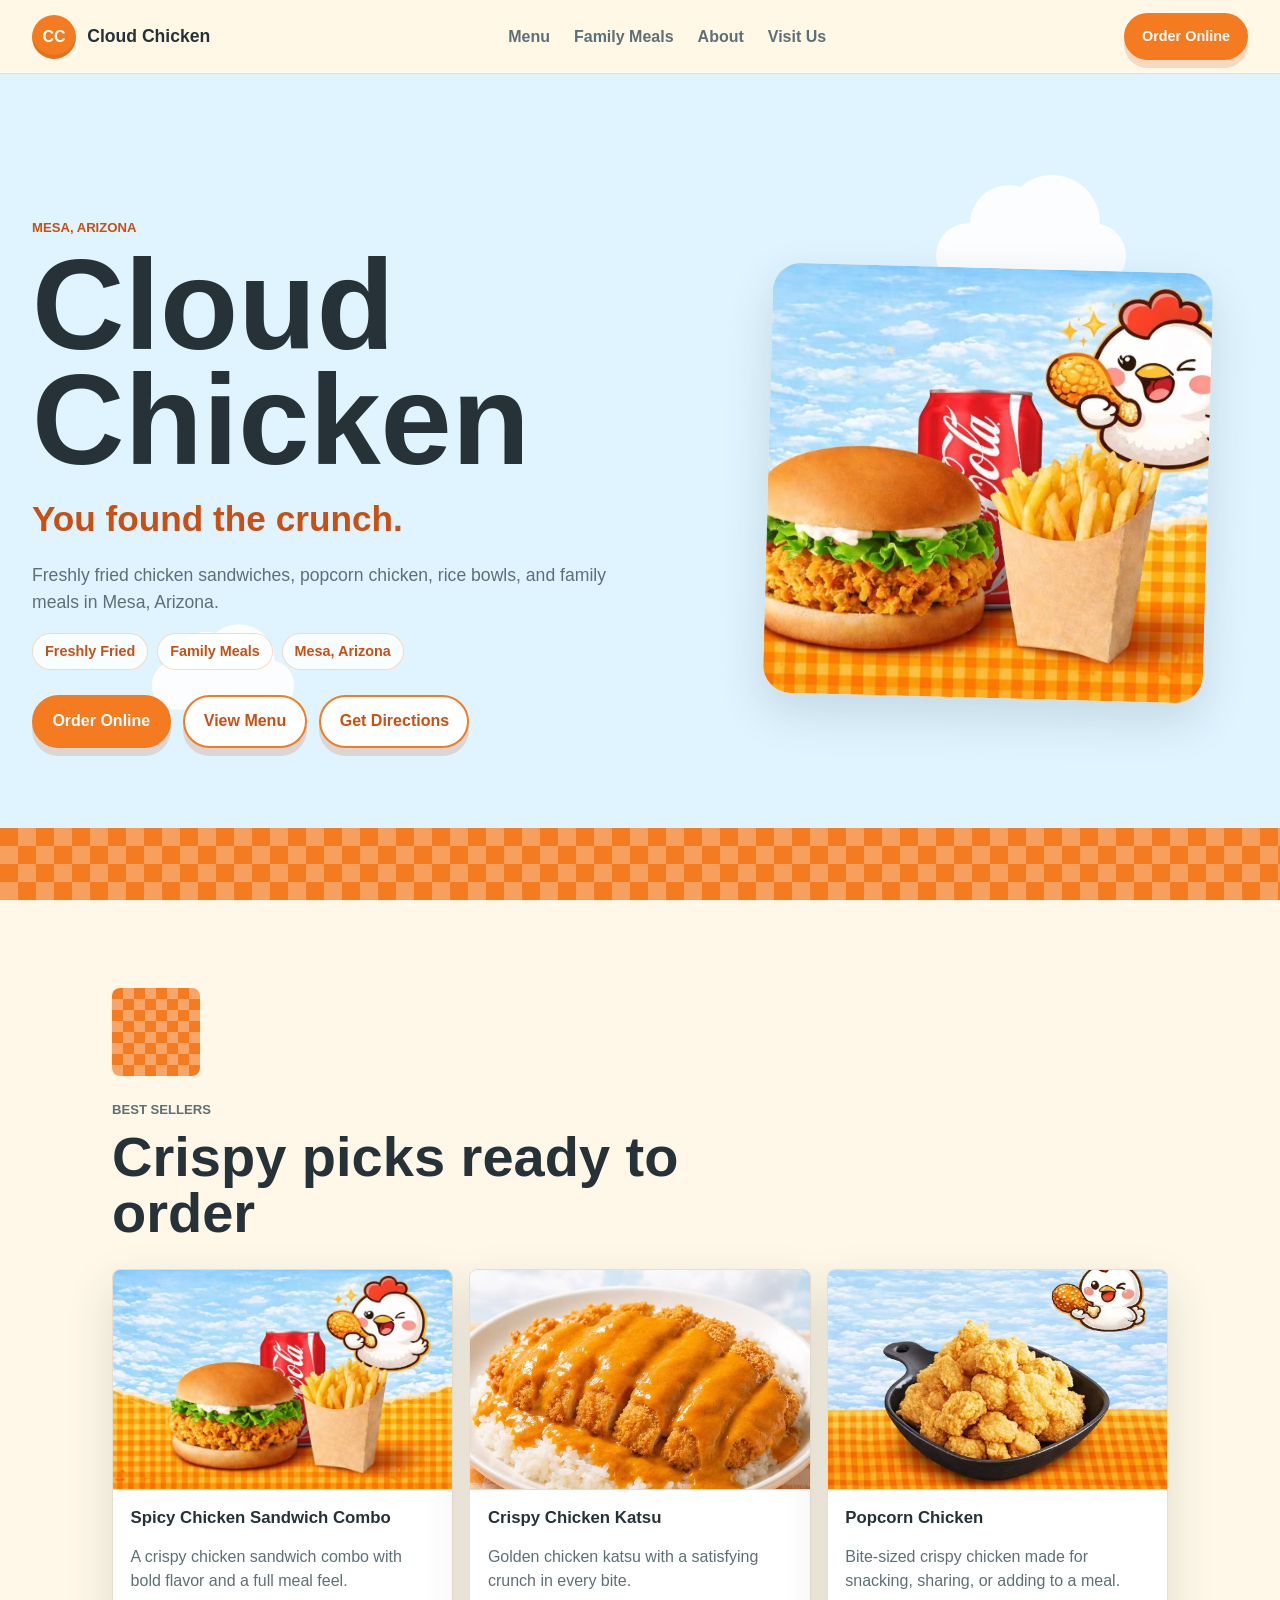
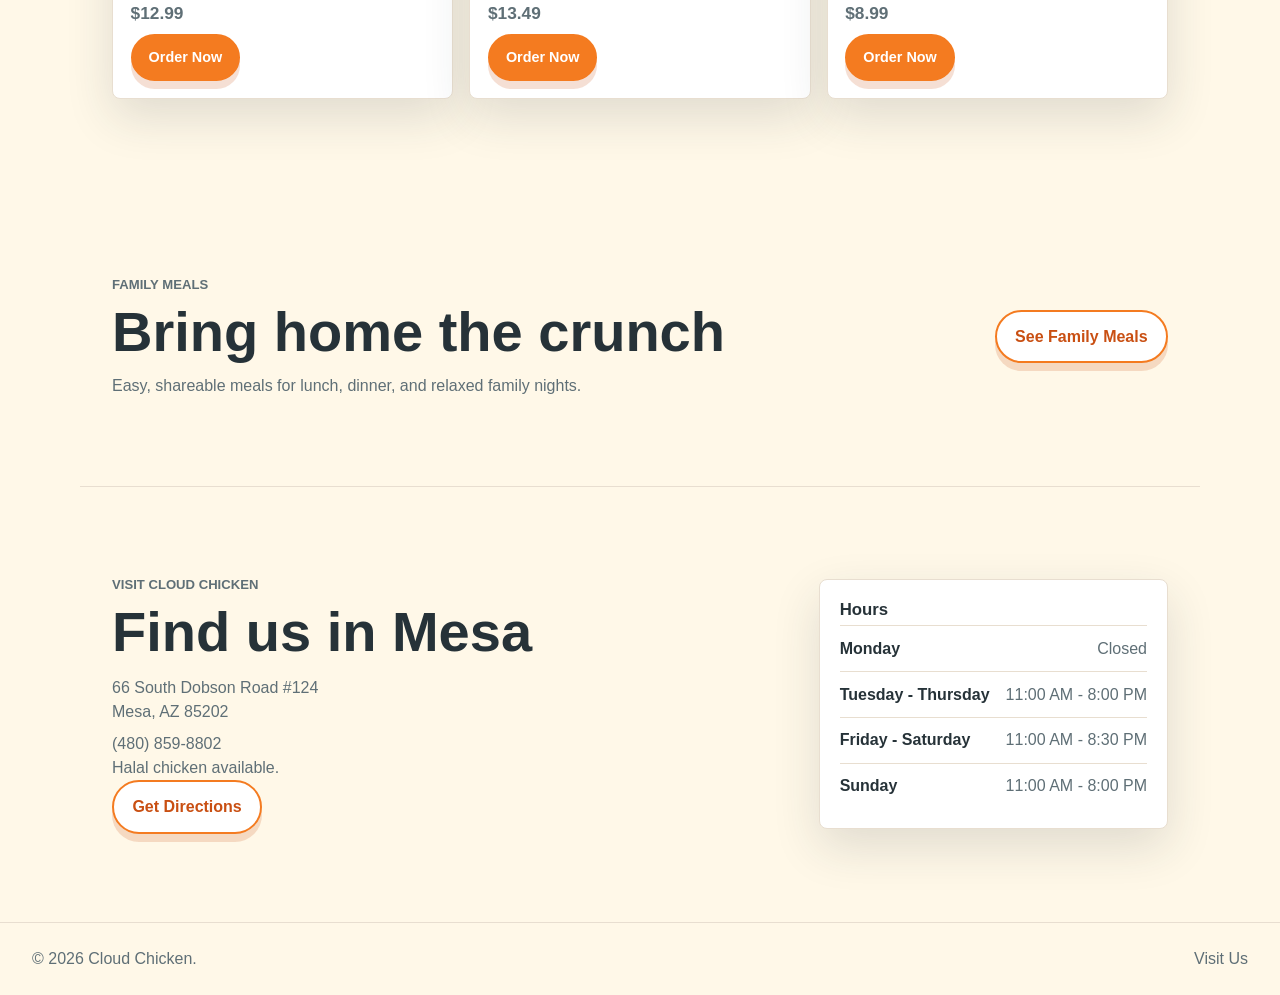
==== public/index.html @ 77d452fb "Add best seller prices and polish images" ====
<!doctype html>
<html lang="en">
<head>
  <meta charset="utf-8">
  <meta name="viewport" content="width=device-width, initial-scale=1">
  <title>Cloud Chicken | Crispy Chicken in Mesa, AZ</title>
  <meta name="description" content="Cloud Chicken is a crispy chicken restaurant in Mesa, Arizona serving sunny, family-friendly favorites. You found the crunch.">
  <meta name="robots" content="noindex,nofollow">
  <link rel="stylesheet" href="assets/css/reset.css">
  <link rel="stylesheet" href="assets/css/variables.css">
  <link rel="stylesheet" href="assets/css/layout.css">
  <link rel="stylesheet" href="assets/css/components.css">
  <link rel="stylesheet" href="assets/css/pages.css">
</head>
<body>
  <header class="site-header">
    <a class="brand" href="/" aria-label="Cloud Chicken home">
      <span class="brand-mark" aria-hidden="true">CC</span>
      <span class="brand-text">Cloud Chicken</span>
    </a>
    <nav class="site-nav" aria-label="Main navigation">
      <a href="menu/">Menu</a>
      <a href="family-meals/">Family Meals</a>
      <a href="about/">About</a>
      <a href="visit-us/">Visit Us</a>
    </nav>
    <a class="button button-small header-order" href="https://pos.chowbus.com/online-ordering/store/cloud-chicken/21093">Order Online</a>
  </header>

  <main>
    <section class="hero section-sky" aria-labelledby="hero-title">
      <div class="cloud cloud-one" aria-hidden="true"></div>
      <div class="cloud cloud-two" aria-hidden="true"></div>
      <div class="hero-content">
        <p class="eyebrow">Mesa, Arizona</p>
        <h1 id="hero-title">Cloud Chicken</h1>
        <p class="hero-slogan">You found the crunch.</p>
        <p class="hero-copy">Freshly fried chicken sandwiches, popcorn chicken, rice bowls, and family meals in Mesa, Arizona.</p>
        <div class="trust-badges" aria-label="Cloud Chicken highlights">
          <span>Freshly Fried</span>
          <span>Family Meals</span>
          <span>Mesa, Arizona</span>
        </div>
        <div class="hero-actions" aria-label="Primary actions">
          <a class="button" href="https://pos.chowbus.com/online-ordering/store/cloud-chicken/21093">Order Online</a>
          <a class="button button-secondary" href="menu/">View Menu</a>
          <a class="button button-secondary" href="https://www.google.com/maps/search/?api=1&query=66%20South%20Dobson%20Road%20%23124%2C%20Mesa%2C%20AZ%2085202">Get Directions</a>
        </div>
      </div>
      <div class="hero-media" aria-label="Cloud Chicken featured meal">
        <figure class="image-slot hero-image-slot">
          <img src="assets/images/hero-chicken-combo.jpg" alt="Cloud Chicken crispy chicken combo with sandwich, sides, and drink" loading="eager">
          <figcaption class="image-fallback" aria-hidden="true">Cloud Chicken</figcaption>
        </figure>
      </div>
    </section>

    <section class="section section-checker" aria-labelledby="favorites-title">
      <div class="section-heading">
        <p class="eyebrow">Best sellers</p>
        <h2 id="favorites-title">Crispy picks ready to order</h2>
      </div>
      <div class="product-grid">
        <article class="product-card">
          <figure class="image-slot product-image-slot">
            <img src="assets/images/spicy-chicken-sandwich-combo.jpg" alt="Spicy Chicken Sandwich Combo with crispy chicken sandwich and fries" loading="lazy">
            <figcaption class="image-fallback" aria-hidden="true">Spicy Chicken Sandwich Combo</figcaption>
          </figure>
          <div class="product-card-body">
            <h3>Spicy Chicken Sandwich Combo</h3>
            <p>A crispy chicken sandwich combo with bold flavor and a full meal feel.</p>
            <p class="product-price" data-price-for="Spicy Chicken Sandwich Combo" hidden></p>
            <a class="button button-small" href="https://pos.chowbus.com/online-ordering/store/cloud-chicken/21093">Order Now</a>
          </div>
        </article>
        <article class="product-card">
          <figure class="image-slot product-image-slot">
            <img src="assets/images/crispy-chicken-katsu.jpg" alt="Crispy Chicken Katsu with rice and sauce" loading="lazy">
            <figcaption class="image-fallback" aria-hidden="true">Crispy Chicken Katsu</figcaption>
          </figure>
          <div class="product-card-body">
            <h3>Crispy Chicken Katsu</h3>
            <p>Golden chicken katsu with a satisfying crunch in every bite.</p>
            <p class="product-price" data-price-for="Crispy Chicken Katsu" hidden></p>
            <a class="button button-small" href="https://pos.chowbus.com/online-ordering/store/cloud-chicken/21093">Order Now</a>
          </div>
        </article>
        <article class="product-card">
          <figure class="image-slot product-image-slot">
            <img src="assets/images/popcorn-chicken.jpg" alt="Popcorn Chicken crispy bite-sized chicken pieces" loading="lazy">
            <figcaption class="image-fallback" aria-hidden="true">Popcorn Chicken</figcaption>
          </figure>
          <div class="product-card-body">
            <h3>Popcorn Chicken</h3>
            <p>Bite-sized crispy chicken made for snacking, sharing, or adding to a meal.</p>
            <p class="product-price" data-price-for="Popcorn Chicken" hidden></p>
            <a class="button button-small" href="https://pos.chowbus.com/online-ordering/store/cloud-chicken/21093">Order Now</a>
          </div>
        </article>
      </div>
    </section>

    <section class="section split-section" aria-labelledby="family-title">
      <div>
        <p class="eyebrow">Family meals</p>
        <h2 id="family-title">Bring home the crunch</h2>
        <p>Easy, shareable meals for lunch, dinner, and relaxed family nights.</p>
      </div>
      <a class="button button-secondary" href="family-meals/">See Family Meals</a>
    </section>

    <section class="section visit-preview" aria-labelledby="visit-title">
      <div>
        <p class="eyebrow">Visit Cloud Chicken</p>
        <h2 id="visit-title">Find us in Mesa</h2>
        <address>66 South Dobson Road #124<br>Mesa, AZ 85202</address>
        <p><a href="tel:+14808598802">(480) 859-8802</a></p>
        <p>Halal chicken available.</p>
        <a class="button button-secondary" href="https://www.google.com/maps/search/?api=1&query=66%20South%20Dobson%20Road%20%23124%2C%20Mesa%2C%20AZ%2085202">Get Directions</a>
      </div>
      <div class="hours-card" aria-label="Business hours">
        <h3>Hours</h3>
        <dl>
          <div><dt>Monday</dt><dd>Closed</dd></div>
          <div><dt>Tuesday - Thursday</dt><dd>11:00 AM - 8:00 PM</dd></div>
          <div><dt>Friday - Saturday</dt><dd>11:00 AM - 8:30 PM</dd></div>
          <div><dt>Sunday</dt><dd>11:00 AM - 8:00 PM</dd></div>
        </dl>
      </div>
    </section>
  </main>

  <footer class="site-footer">
    <p>&copy; 2026 Cloud Chicken.</p>
    <a href="visit-us/">Visit Us</a>
  </footer>

  <script src="assets/js/main.js"></script>
</body>
</html>
---- public/assets/css/variables.css ----
:root {
  --color-sky: #8fd0f4;
  --color-sky-soft: #dff4ff;
  --color-cloud: #ffffff;
  --color-cream: #fff8e8;
  --color-orange: #f47b20;
  --color-orange-dark: #c94f12;
  --color-yellow: #ffd166;
  --color-ink: #263238;
  --color-muted: #5f6f76;
  --color-line: #e8ded0;
  --font-base: Arial, Helvetica, sans-serif;
  --radius-small: 8px;
  --radius-round: 999px;
  --shadow-soft: 0 18px 48px rgba(38, 50, 56, 0.14);
  --container: 1120px;
  --space-page: clamp(1rem, 4vw, 2rem);
}
---- public/assets/css/layout.css ----
body {
  color: var(--color-ink);
  background: var(--color-cream);
  font-family: var(--font-base);
}

.site-header,
.site-footer,
.section,
.hero {
  padding-left: var(--space-page);
  padding-right: var(--space-page);
}

.site-header {
  position: sticky;
  top: 0;
  z-index: 10;
  display: grid;
  grid-template-columns: auto minmax(0, 1fr) auto;
  align-items: center;
  gap: 1rem;
  min-height: 74px;
  background: rgba(255, 248, 232, 0.96);
  border-bottom: 1px solid var(--color-line);
}

.site-nav {
  display: flex;
  align-items: center;
  justify-content: center;
  gap: clamp(0.75rem, 2vw, 1.5rem);
  color: var(--color-muted);
  font-weight: 700;
}

.site-nav a {
  display: inline-flex;
  align-items: center;
  min-height: 44px;
}

.site-nav a:hover,
.site-nav a:focus-visible {
  color: var(--color-orange-dark);
}

.section {
  max-width: var(--container);
  margin: 0 auto;
  padding-top: clamp(3rem, 7vw, 5.5rem);
  padding-bottom: clamp(3rem, 7vw, 5.5rem);
}

.section-heading {
  max-width: 680px;
  margin-bottom: 1.75rem;
}

.split-section,
.visit-preview {
  display: grid;
  grid-template-columns: minmax(0, 1fr) auto;
  align-items: center;
  gap: 2rem;
}

.site-footer {
  display: flex;
  align-items: center;
  justify-content: space-between;
  gap: 1rem;
  padding-top: 1.5rem;
  padding-bottom: 1.5rem;
  color: var(--color-muted);
  border-top: 1px solid var(--color-line);
}

@media (max-width: 820px) {
  .site-footer,
  .split-section,
  .visit-preview {
    align-items: flex-start;
    flex-direction: column;
  }

  .site-footer {
    display: flex;
  }

  .site-header {
    grid-template-columns: minmax(0, 1fr) auto;
    gap: 0.45rem 0.75rem;
    min-height: 0;
    padding-top: 0.55rem;
    padding-bottom: 0.6rem;
  }

  .site-nav {
    grid-column: 1 / -1;
    justify-content: flex-start;
    gap: 0.35rem;
    overflow-x: auto;
    padding-bottom: 0.1rem;
    width: 100%;
    -webkit-overflow-scrolling: touch;
  }

  .site-nav a {
    flex: 0 0 auto;
    min-height: 40px;
    padding: 0.38rem 0.6rem;
    border-radius: var(--radius-round);
    background: rgba(255, 255, 255, 0.55);
    font-size: 0.9rem;
  }

  .split-section,
  .visit-preview {
    grid-template-columns: 1fr;
  }
}
---- public/assets/css/components.css ----
.brand {
  display: inline-flex;
  align-items: center;
  gap: 0.7rem;
  font-weight: 900;
}

.brand-mark {
  display: grid;
  width: 44px;
  height: 44px;
  place-items: center;
  color: var(--color-cloud);
  background: var(--color-orange);
  border-radius: 50%;
  box-shadow: inset 0 -4px 0 rgba(0, 0, 0, 0.08);
}

.brand-text {
  font-size: 1.1rem;
}

.button {
  display: inline-flex;
  align-items: center;
  justify-content: center;
  min-height: 46px;
  padding: 0.8rem 1.15rem;
  color: var(--color-cloud);
  background: var(--color-orange);
  border: 2px solid var(--color-orange);
  border-radius: var(--radius-round);
  font-weight: 800;
  box-shadow: 0 8px 0 rgba(201, 79, 18, 0.18);
}

.button:hover,
.button:focus-visible {
  background: var(--color-orange-dark);
  border-color: var(--color-orange-dark);
}

.button-secondary {
  color: var(--color-orange-dark);
  background: var(--color-cloud);
  border-color: var(--color-orange);
}

.button-secondary:hover,
.button-secondary:focus-visible {
  color: var(--color-cloud);
}

.button-small {
  min-height: 40px;
  padding: 0.65rem 1rem;
  font-size: 0.9rem;
}

.eyebrow {
  margin-bottom: 0.6rem;
  color: var(--color-orange-dark);
  font-size: 0.82rem;
  font-weight: 900;
  letter-spacing: 0;
  text-transform: uppercase;
}

.trust-badges {
  display: flex;
  flex-wrap: wrap;
  gap: 0.55rem;
  margin-top: 1.15rem;
}

.trust-badges span {
  display: inline-flex;
  align-items: center;
  min-height: 34px;
  padding: 0.4rem 0.75rem;
  color: var(--color-orange-dark);
  background: rgba(255, 255, 255, 0.76);
  border: 1px solid rgba(244, 123, 32, 0.28);
  border-radius: var(--radius-round);
  font-size: 0.9rem;
  font-weight: 900;
}

.product-grid {
  display: grid;
  grid-template-columns: repeat(3, minmax(0, 1fr));
  gap: 1rem;
}

.feature-grid {
  display: grid;
  grid-template-columns: repeat(5, minmax(0, 1fr));
  gap: 1rem;
}

.feature-card,
.product-card,
.hours-card,
.plate-card {
  background: var(--color-cloud);
  border: 1px solid var(--color-line);
  border-radius: var(--radius-small);
  box-shadow: var(--shadow-soft);
}

.feature-card {
  min-height: 190px;
  padding: 1.1rem;
}

.product-card {
  display: flex;
  flex-direction: column;
  overflow: hidden;
}

.product-card-body {
  display: flex;
  flex: 1;
  flex-direction: column;
  align-items: flex-start;
  gap: 0.75rem;
  padding: 1.1rem;
}

.product-card-body p {
  flex: 1;
}

.image-slot {
  position: relative;
  display: block;
  overflow: hidden;
  min-height: 210px;
  margin: 0;
  color: var(--color-orange-dark);
  background:
    radial-gradient(circle at 25% 24%, rgba(255, 255, 255, 0.95) 0 16%, transparent 17%),
    radial-gradient(circle at 70% 34%, rgba(255, 255, 255, 0.78) 0 13%, transparent 14%),
    linear-gradient(135deg, rgba(244, 123, 32, 0.13), rgba(255, 209, 102, 0.2)),
    var(--color-cream);
  text-align: center;
  font-weight: 900;
}

.image-slot img {
  width: 100%;
  height: 100%;
  min-height: inherit;
  object-fit: cover;
  object-position: center;
}

.image-fallback {
  display: none;
  place-items: center;
  min-height: inherit;
  padding: 1rem;
}

.image-slot.is-missing img {
  display: none;
}

.image-slot.is-missing .image-fallback {
  display: grid;
}

.product-image-slot {
  height: 220px;
  min-height: 220px;
  border-bottom: 1px solid var(--color-line);
}

.feature-card h3,
.product-card h3,
.hours-card h3 {
  margin-bottom: 0.25rem;
  font-size: 1.05rem;
  line-height: 1.25;
}

.feature-card p,
.product-card p,
.section p,
.hero-copy,
address,
dd {
  color: var(--color-muted);
}

.product-price {
  color: var(--color-orange-dark);
  font-size: 1.08rem;
  font-weight: 900;
  line-height: 1;
}

.hours-card {
  width: min(100%, 420px);
  padding: 1.25rem;
}

.hours-card div {
  display: flex;
  justify-content: space-between;
  gap: 1rem;
  padding: 0.65rem 0;
  border-top: 1px solid var(--color-line);
}

.hours-card dt {
  font-weight: 800;
}

@media (max-width: 980px) {
  .feature-grid,
  .product-grid {
    grid-template-columns: repeat(2, minmax(0, 1fr));
  }
}

@media (max-width: 620px) {
  .feature-grid,
  .product-grid {
    grid-template-columns: 1fr;
  }

  .button {
    width: 100%;
  }

  .brand {
    grid-column: 1;
    grid-row: 1;
    min-width: 0;
    gap: 0.48rem;
  }

  .brand-mark {
    width: 36px;
    height: 36px;
    font-size: 0.82rem;
  }

  .brand-text {
    overflow: hidden;
    font-size: 1rem;
    text-overflow: ellipsis;
    white-space: nowrap;
  }

  .header-order {
    grid-column: 2;
    grid-row: 1;
    justify-self: end;
    width: auto;
    min-height: 40px;
    padding: 0.55rem 0.72rem;
    font-size: 0.82rem;
    white-space: nowrap;
  }
}
---- public/assets/css/pages.css ----
.section-sky {
  background: var(--color-sky-soft);
}

.hero {
  position: relative;
  display: grid;
  grid-template-columns: minmax(0, 1fr) minmax(310px, 0.82fr);
  align-items: center;
  gap: clamp(1.75rem, 5vw, 4rem);
  min-height: calc(100vh - 74px);
  overflow: hidden;
  padding-top: clamp(2.8rem, 7vw, 5.5rem);
  padding-bottom: clamp(4.5rem, 8vw, 6rem);
}

.hero::after {
  position: absolute;
  right: 0;
  bottom: 0;
  left: 0;
  height: 72px;
  content: "";
  background-color: var(--color-orange);
  background-image:
    linear-gradient(45deg, rgba(255, 255, 255, 0.28) 25%, transparent 25%),
    linear-gradient(-45deg, rgba(255, 255, 255, 0.28) 25%, transparent 25%),
    linear-gradient(45deg, transparent 75%, rgba(255, 255, 255, 0.28) 75%),
    linear-gradient(-45deg, transparent 75%, rgba(255, 255, 255, 0.28) 75%);
  background-position: 0 0, 0 18px, 18px -18px, -18px 0;
  background-size: 36px 36px;
}

.hero-content,
.hero-media {
  position: relative;
  z-index: 1;
}

.hero h1 {
  max-width: 780px;
  font-size: clamp(3.6rem, 10vw, 8.5rem);
  line-height: 0.9;
}

.hero-slogan {
  margin-top: 1rem;
  color: var(--color-orange-dark);
  font-size: clamp(1.4rem, 3vw, 2.2rem);
  font-weight: 900;
}

.hero-copy {
  max-width: 620px;
  margin-top: 1rem;
  font-size: 1.1rem;
}

.hero-actions {
  display: flex;
  flex-wrap: wrap;
  gap: 0.8rem;
  margin-top: 1.55rem;
}

.hero-media {
  display: flex;
  justify-content: center;
}

.hero-image-slot {
  width: min(100%, 440px);
  height: clamp(270px, 38vw, 430px);
  min-height: clamp(270px, 38vw, 430px);
  border-radius: 28px;
  box-shadow: var(--shadow-soft);
  transform: rotate(1.5deg);
}

.hero-image-slot img {
  object-position: 64% center;
}

.cloud {
  position: absolute;
  z-index: 0;
  width: 190px;
  height: 66px;
  background: var(--color-cloud);
  border-radius: 999px;
  opacity: 0.9;
}

.cloud::before,
.cloud::after {
  position: absolute;
  content: "";
  background: var(--color-cloud);
  border-radius: 50%;
}

.cloud::before {
  width: 78px;
  height: 78px;
  left: 34px;
  bottom: 26px;
}

.cloud::after {
  width: 96px;
  height: 96px;
  right: 26px;
  bottom: 18px;
}

.cloud-one {
  top: 18%;
  right: 12%;
}

.cloud-two {
  bottom: 22%;
  left: 10%;
  transform: scale(0.75);
}

.section-checker {
  position: relative;
}

.section-checker::before {
  display: block;
  width: 88px;
  height: 88px;
  margin-bottom: 1.5rem;
  content: "";
  background-color: var(--color-orange);
  background-image:
    linear-gradient(45deg, rgba(255, 255, 255, 0.32) 25%, transparent 25%),
    linear-gradient(-45deg, rgba(255, 255, 255, 0.32) 25%, transparent 25%),
    linear-gradient(45deg, transparent 75%, rgba(255, 255, 255, 0.32) 75%),
    linear-gradient(-45deg, transparent 75%, rgba(255, 255, 255, 0.32) 75%);
  background-position: 0 0, 0 11px, 11px -11px, -11px 0;
  background-size: 22px 22px;
  border-radius: var(--radius-small);
}

.section h2 {
  margin-bottom: 0.85rem;
  font-size: clamp(2rem, 5vw, 3.5rem);
  line-height: 1;
}

.visit-preview {
  border-top: 1px solid var(--color-line);
}

address {
  margin: 1rem 0 0.5rem;
  font-style: normal;
}

@media (max-width: 820px) {
  .hero {
    grid-template-columns: 1fr;
    min-height: auto;
    padding-top: 2.1rem;
    padding-bottom: 4.6rem;
  }

  .hero h1 {
    font-size: clamp(3.25rem, 16vw, 5.8rem);
  }

  .hero-media {
    justify-content: flex-start;
  }

  .hero-image-slot {
    width: 100%;
    height: 240px;
    min-height: 240px;
    max-height: 320px;
    transform: none;
  }

  .hero-image-slot img {
    max-height: 320px;
    object-position: 58% center;
  }
}

@media (max-width: 620px) {
  .hero-actions {
    gap: 0.65rem;
  }

  .hero-copy {
    font-size: 1rem;
  }

  .trust-badges span {
    min-height: 32px;
    font-size: 0.84rem;
  }
}
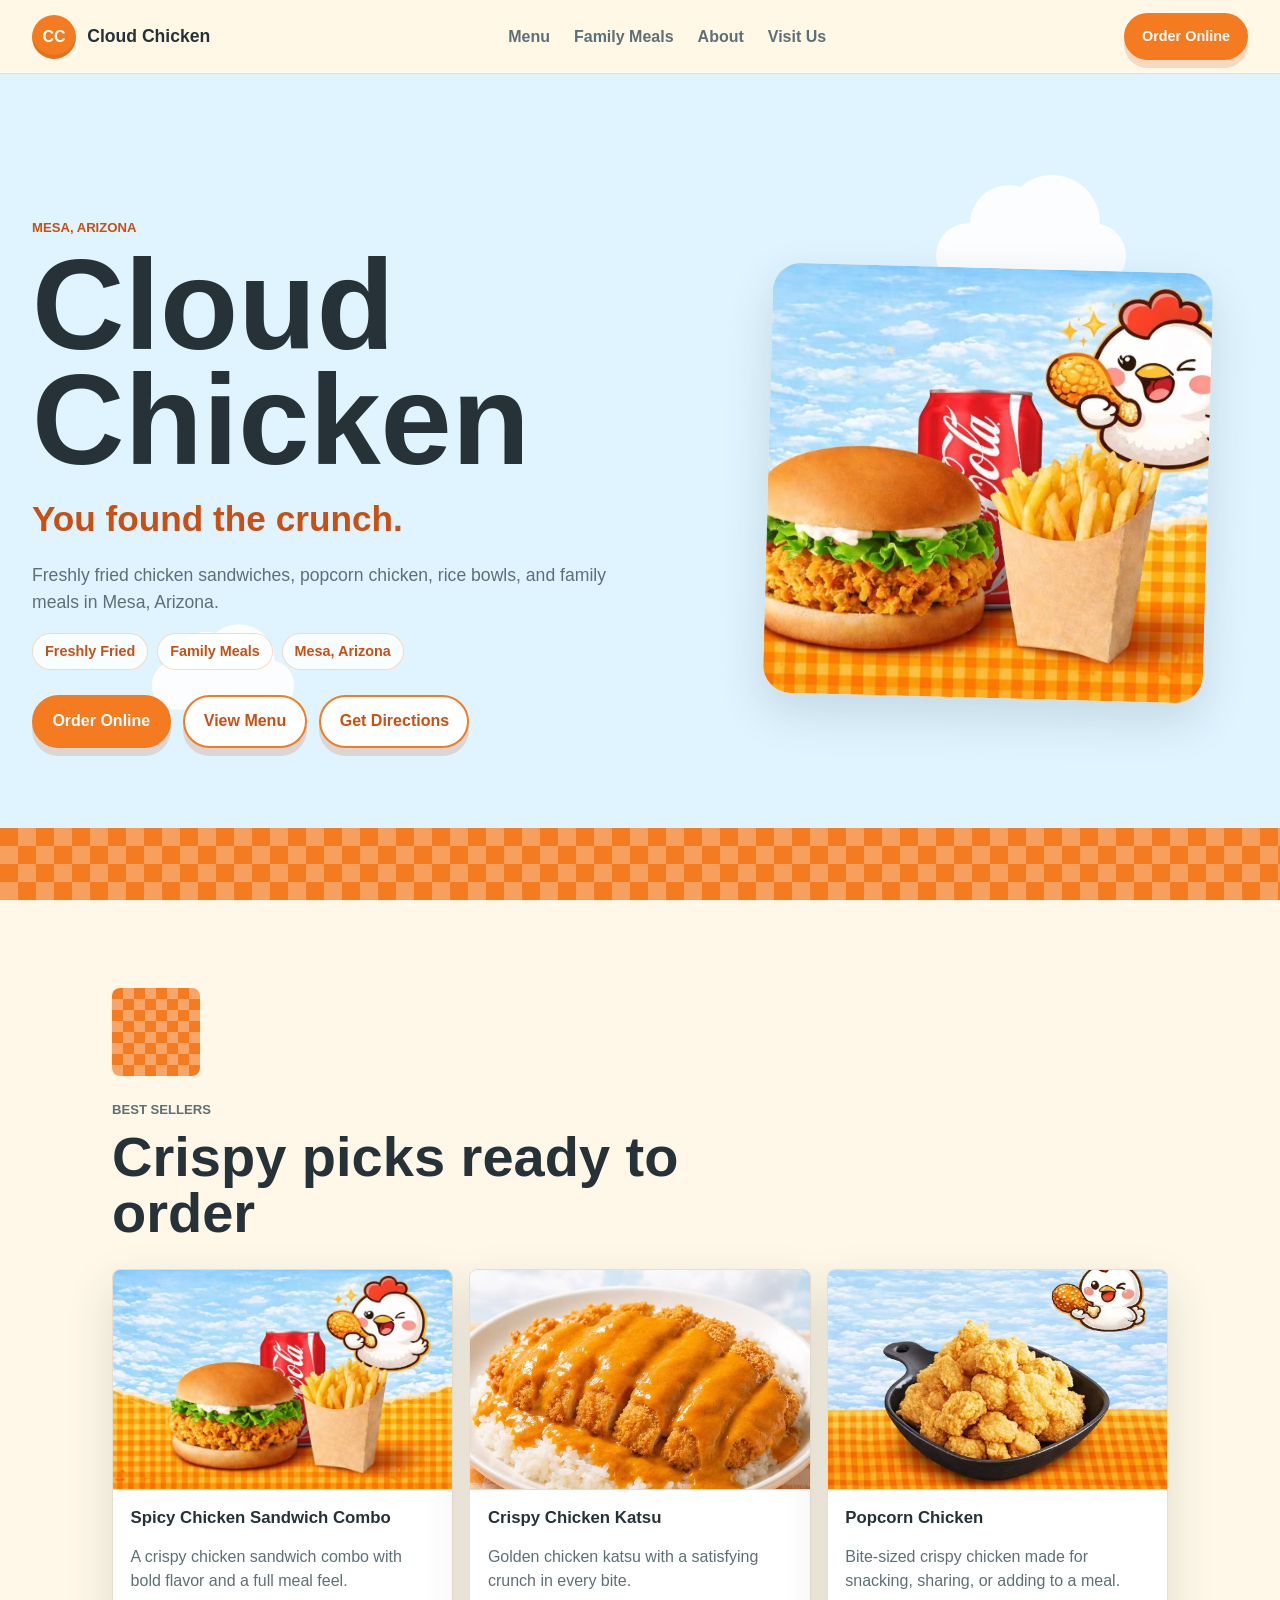
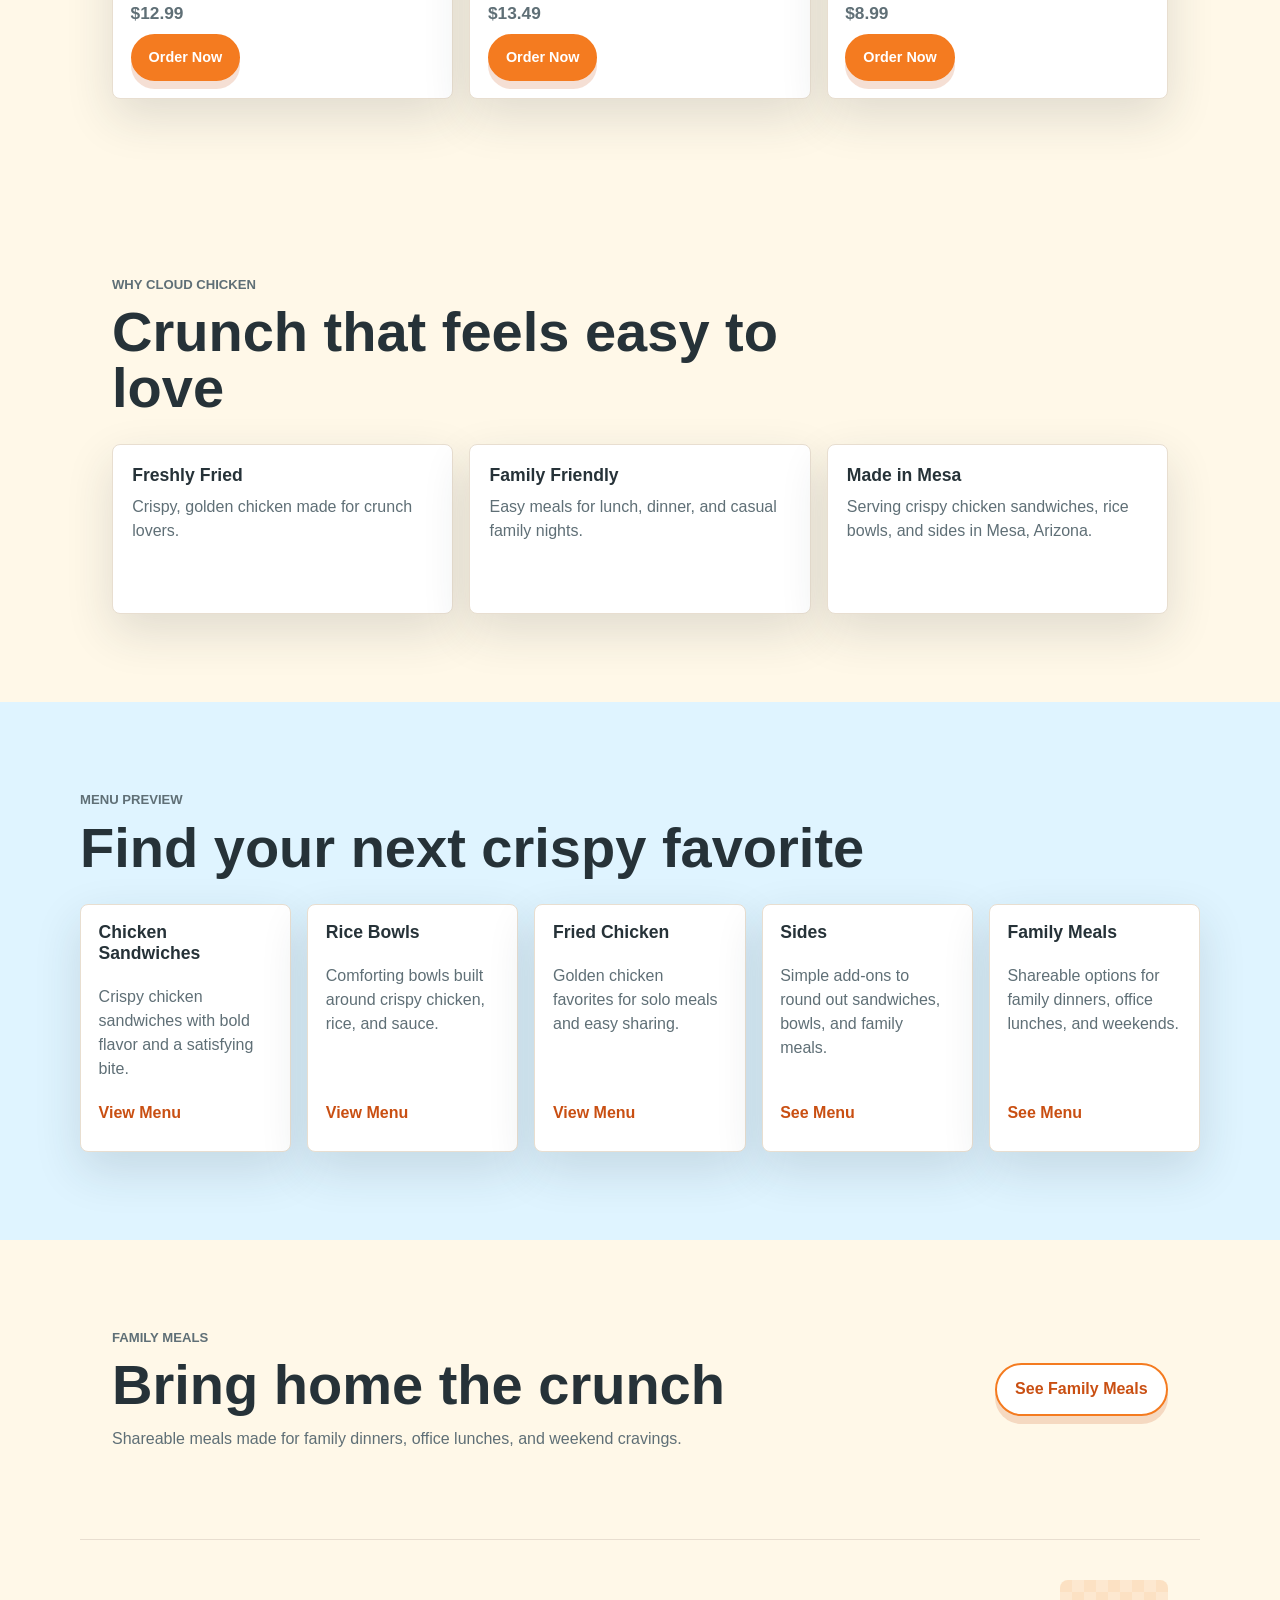
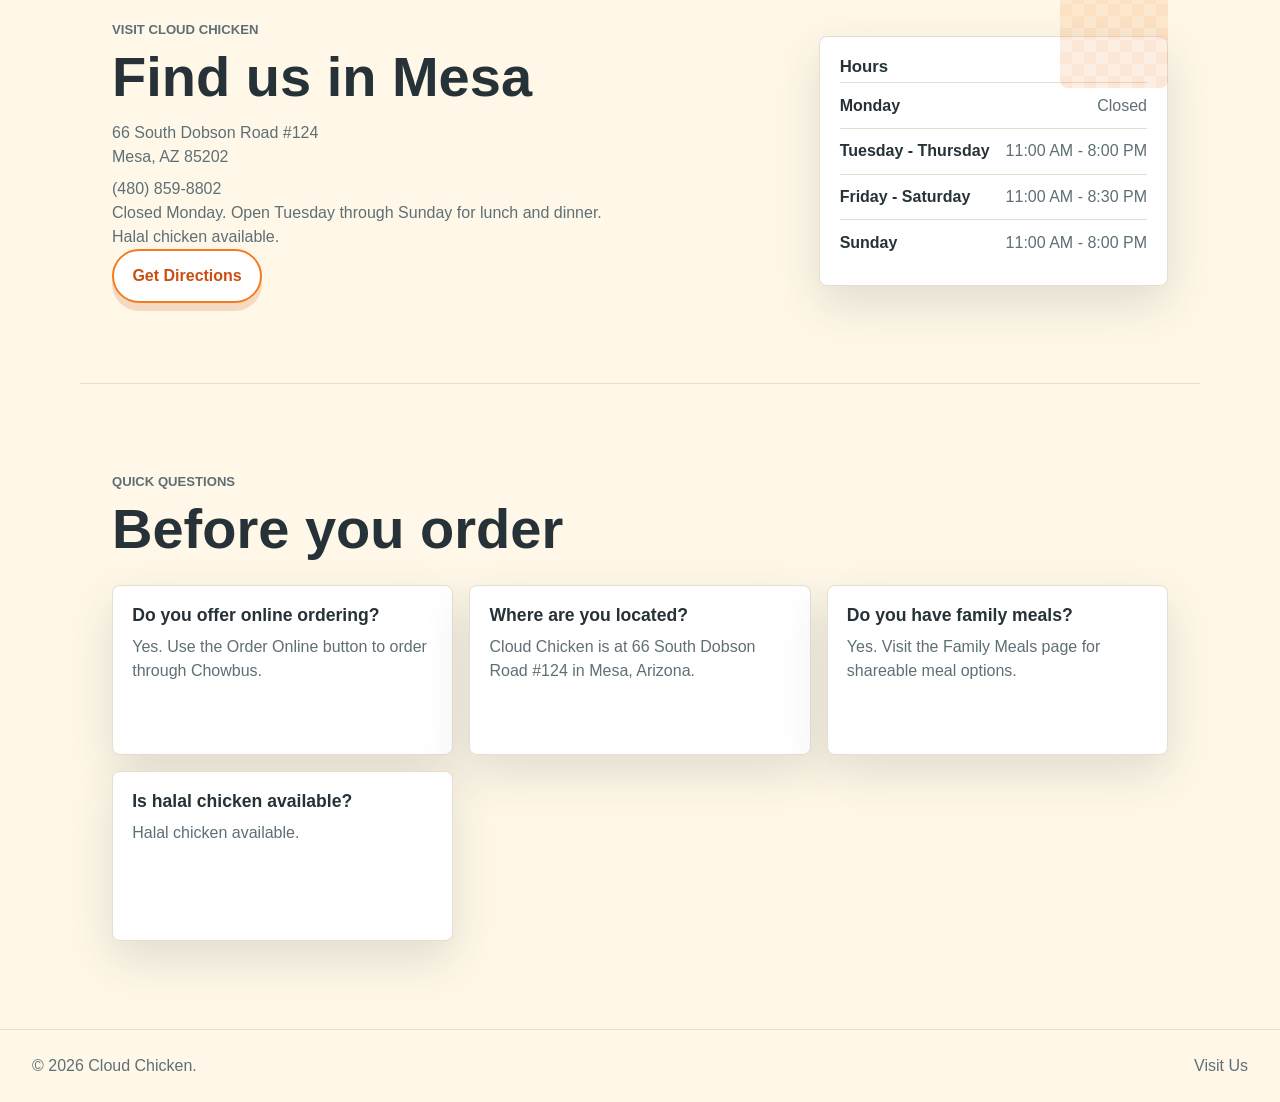
==== commit 7ce0899c: "Enrich homepage content sections" ====
--- a/public/index.html
+++ b/public/index.html
@@ -69,7 +69,7 @@
           <div class="product-card-body">
             <h3>Spicy Chicken Sandwich Combo</h3>
             <p>A crispy chicken sandwich combo with bold flavor and a full meal feel.</p>
-            <p class="product-price" data-price-for="Spicy Chicken Sandwich Combo" hidden></p>
+            <p class="product-price" data-price-for="Spicy Chicken Sandwich Combo">$12.99</p>
             <a class="button button-small" href="https://pos.chowbus.com/online-ordering/store/cloud-chicken/21093">Order Now</a>
           </div>
         </article>
@@ -81,7 +81,7 @@
           <div class="product-card-body">
             <h3>Crispy Chicken Katsu</h3>
             <p>Golden chicken katsu with a satisfying crunch in every bite.</p>
-            <p class="product-price" data-price-for="Crispy Chicken Katsu" hidden></p>
+            <p class="product-price" data-price-for="Crispy Chicken Katsu">$13.49</p>
             <a class="button button-small" href="https://pos.chowbus.com/online-ordering/store/cloud-chicken/21093">Order Now</a>
           </div>
         </article>
@@ -93,9 +93,64 @@
           <div class="product-card-body">
             <h3>Popcorn Chicken</h3>
             <p>Bite-sized crispy chicken made for snacking, sharing, or adding to a meal.</p>
-            <p class="product-price" data-price-for="Popcorn Chicken" hidden></p>
+            <p class="product-price" data-price-for="Popcorn Chicken">$8.99</p>
             <a class="button button-small" href="https://pos.chowbus.com/online-ordering/store/cloud-chicken/21093">Order Now</a>
           </div>
+        </article>
+      </div>
+    </section>
+
+    <section class="section" aria-labelledby="why-title">
+      <div class="section-heading">
+        <p class="eyebrow">Why Cloud Chicken</p>
+        <h2 id="why-title">Crunch that feels easy to love</h2>
+      </div>
+      <div class="info-grid">
+        <article class="info-card">
+          <h3>Freshly Fried</h3>
+          <p>Crispy, golden chicken made for crunch lovers.</p>
+        </article>
+        <article class="info-card">
+          <h3>Family Friendly</h3>
+          <p>Easy meals for lunch, dinner, and casual family nights.</p>
+        </article>
+        <article class="info-card">
+          <h3>Made in Mesa</h3>
+          <p>Serving crispy chicken sandwiches, rice bowls, and sides in Mesa, Arizona.</p>
+        </article>
+      </div>
+    </section>
+
+    <section class="section menu-preview" aria-labelledby="menu-preview-title">
+      <div class="section-heading">
+        <p class="eyebrow">Menu preview</p>
+        <h2 id="menu-preview-title">Find your next crispy favorite</h2>
+      </div>
+      <div class="menu-preview-grid">
+        <article class="menu-preview-card">
+          <h3>Chicken Sandwiches</h3>
+          <p>Crispy chicken sandwiches with bold flavor and a satisfying bite.</p>
+          <a href="menu/">View Menu</a>
+        </article>
+        <article class="menu-preview-card">
+          <h3>Rice Bowls</h3>
+          <p>Comforting bowls built around crispy chicken, rice, and sauce.</p>
+          <a href="menu/">View Menu</a>
+        </article>
+        <article class="menu-preview-card">
+          <h3>Fried Chicken</h3>
+          <p>Golden chicken favorites for solo meals and easy sharing.</p>
+          <a href="menu/">View Menu</a>
+        </article>
+        <article class="menu-preview-card">
+          <h3>Sides</h3>
+          <p>Simple add-ons to round out sandwiches, bowls, and family meals.</p>
+          <a href="menu/">See Menu</a>
+        </article>
+        <article class="menu-preview-card">
+          <h3>Family Meals</h3>
+          <p>Shareable options for family dinners, office lunches, and weekends.</p>
+          <a href="family-meals/">See Menu</a>
         </article>
       </div>
     </section>
@@ -104,17 +159,18 @@
       <div>
         <p class="eyebrow">Family meals</p>
         <h2 id="family-title">Bring home the crunch</h2>
-        <p>Easy, shareable meals for lunch, dinner, and relaxed family nights.</p>
+        <p>Shareable meals made for family dinners, office lunches, and weekend cravings.</p>
       </div>
       <a class="button button-secondary" href="family-meals/">See Family Meals</a>
     </section>
 
-    <section class="section visit-preview" aria-labelledby="visit-title">
+    <section class="section visit-preview visit-preview-strong" aria-labelledby="visit-title">
       <div>
         <p class="eyebrow">Visit Cloud Chicken</p>
         <h2 id="visit-title">Find us in Mesa</h2>
         <address>66 South Dobson Road #124<br>Mesa, AZ 85202</address>
         <p><a href="tel:+14808598802">(480) 859-8802</a></p>
+        <p>Closed Monday. Open Tuesday through Sunday for lunch and dinner.</p>
         <p>Halal chicken available.</p>
         <a class="button button-secondary" href="https://www.google.com/maps/search/?api=1&query=66%20South%20Dobson%20Road%20%23124%2C%20Mesa%2C%20AZ%2085202">Get Directions</a>
       </div>
@@ -128,6 +184,31 @@
         </dl>
       </div>
     </section>
+
+    <section class="section faq-preview" aria-labelledby="faq-title">
+      <div class="section-heading">
+        <p class="eyebrow">Quick questions</p>
+        <h2 id="faq-title">Before you order</h2>
+      </div>
+      <div class="faq-grid">
+        <article class="faq-item">
+          <h3>Do you offer online ordering?</h3>
+          <p>Yes. Use the Order Online button to order through Chowbus.</p>
+        </article>
+        <article class="faq-item">
+          <h3>Where are you located?</h3>
+          <p>Cloud Chicken is at 66 South Dobson Road #124 in Mesa, Arizona.</p>
+        </article>
+        <article class="faq-item">
+          <h3>Do you have family meals?</h3>
+          <p>Yes. Visit the Family Meals page for shareable meal options.</p>
+        </article>
+        <article class="faq-item">
+          <h3>Is halal chicken available?</h3>
+          <p>Halal chicken available.</p>
+        </article>
+      </div>
+    </section>
   </main>
 
   <footer class="site-footer">
--- a/public/assets/css/components.css
+++ b/public/assets/css/components.css
@@ -100,6 +100,9 @@
 
 .feature-card,
 .product-card,
+.info-card,
+.menu-preview-card,
+.faq-item,
 .hours-card,
 .plate-card {
   background: var(--color-cloud);
@@ -201,6 +204,59 @@
   line-height: 1;
 }
 
+.info-grid,
+.faq-grid {
+  display: grid;
+  grid-template-columns: repeat(3, minmax(0, 1fr));
+  gap: 1rem;
+}
+
+.info-card,
+.faq-item {
+  min-height: 170px;
+  padding: 1.2rem;
+}
+
+.info-card h3,
+.menu-preview-card h3,
+.faq-item h3 {
+  margin-bottom: 0.55rem;
+  font-size: 1.1rem;
+  line-height: 1.2;
+}
+
+.info-card p,
+.menu-preview-card p,
+.faq-item p {
+  color: var(--color-muted);
+}
+
+.menu-preview-grid {
+  display: grid;
+  grid-template-columns: repeat(5, minmax(0, 1fr));
+  gap: 1rem;
+}
+
+.menu-preview-card {
+  display: flex;
+  min-height: 210px;
+  flex-direction: column;
+  gap: 0.75rem;
+  padding: 1.1rem;
+}
+
+.menu-preview-card p {
+  flex: 1;
+}
+
+.menu-preview-card a {
+  display: inline-flex;
+  align-items: center;
+  min-height: 40px;
+  color: var(--color-orange-dark);
+  font-weight: 900;
+}
+
 .hours-card {
   width: min(100%, 420px);
   padding: 1.25rem;
@@ -220,14 +276,20 @@
 
 @media (max-width: 980px) {
   .feature-grid,
-  .product-grid {
+  .product-grid,
+  .info-grid,
+  .menu-preview-grid,
+  .faq-grid {
     grid-template-columns: repeat(2, minmax(0, 1fr));
   }
 }
 
 @media (max-width: 620px) {
   .feature-grid,
-  .product-grid {
+  .product-grid,
+  .info-grid,
+  .menu-preview-grid,
+  .faq-grid {
     grid-template-columns: 1fr;
   }
 
--- a/public/assets/css/pages.css
+++ b/public/assets/css/pages.css
@@ -155,6 +155,48 @@
   border-top: 1px solid var(--color-line);
 }
 
+.menu-preview {
+  position: relative;
+  max-width: none;
+  background: var(--color-sky-soft);
+}
+
+.menu-preview .section-heading,
+.menu-preview .menu-preview-grid {
+  max-width: var(--container);
+  margin-right: auto;
+  margin-left: auto;
+}
+
+.visit-preview-strong {
+  position: relative;
+  padding-top: clamp(3rem, 7vw, 5rem);
+  padding-bottom: clamp(3rem, 7vw, 5rem);
+}
+
+.visit-preview-strong::before {
+  position: absolute;
+  top: 2.5rem;
+  right: var(--space-page);
+  width: 108px;
+  height: 108px;
+  content: "";
+  background-color: var(--color-orange);
+  background-image:
+    linear-gradient(45deg, rgba(255, 255, 255, 0.32) 25%, transparent 25%),
+    linear-gradient(-45deg, rgba(255, 255, 255, 0.32) 25%, transparent 25%),
+    linear-gradient(45deg, transparent 75%, rgba(255, 255, 255, 0.32) 75%),
+    linear-gradient(-45deg, transparent 75%, rgba(255, 255, 255, 0.32) 75%);
+  background-position: 0 0, 0 12px, 12px -12px, -12px 0;
+  background-size: 24px 24px;
+  border-radius: var(--radius-small);
+  opacity: 0.18;
+}
+
+.faq-preview {
+  border-top: 1px solid var(--color-line);
+}
+
 address {
   margin: 1rem 0 0.5rem;
   font-style: normal;
@@ -188,6 +230,10 @@
     max-height: 320px;
     object-position: 58% center;
   }
+
+  .visit-preview-strong::before {
+    display: none;
+  }
 }
 
 @media (max-width: 620px) {
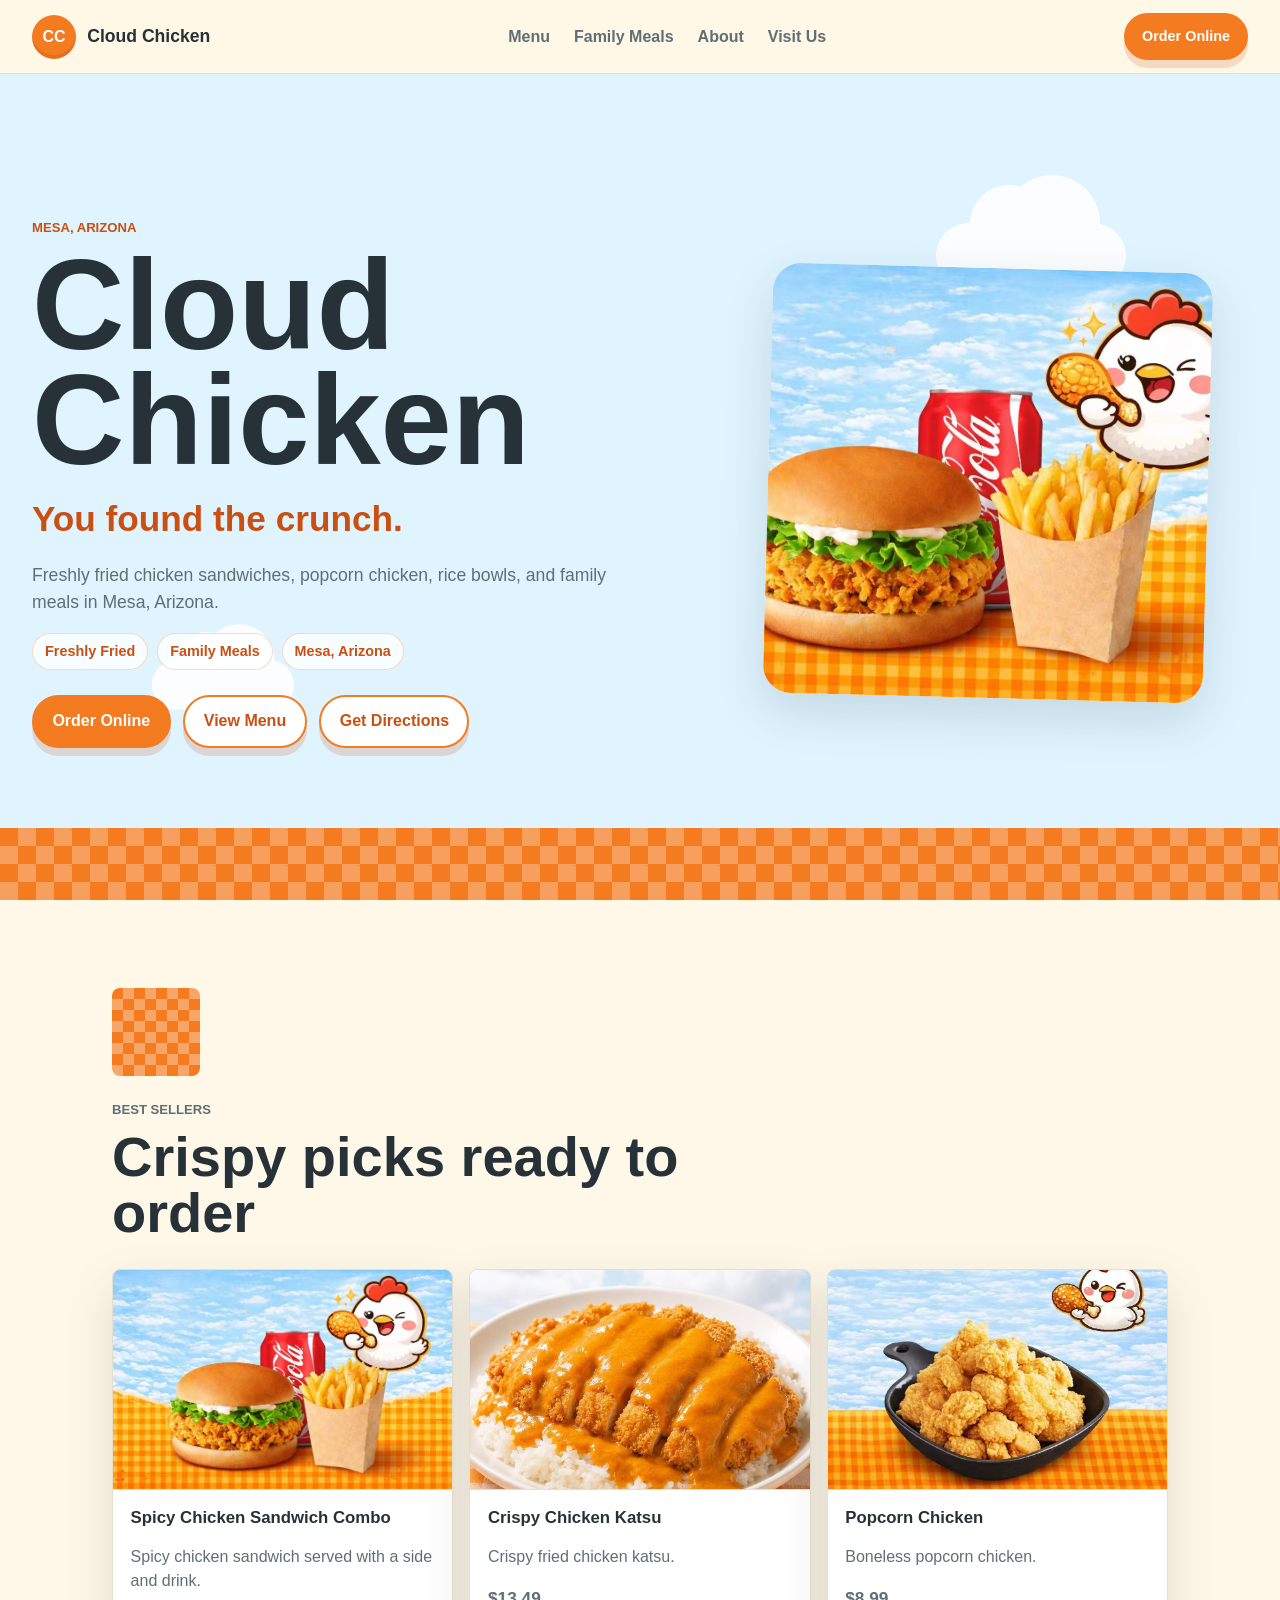
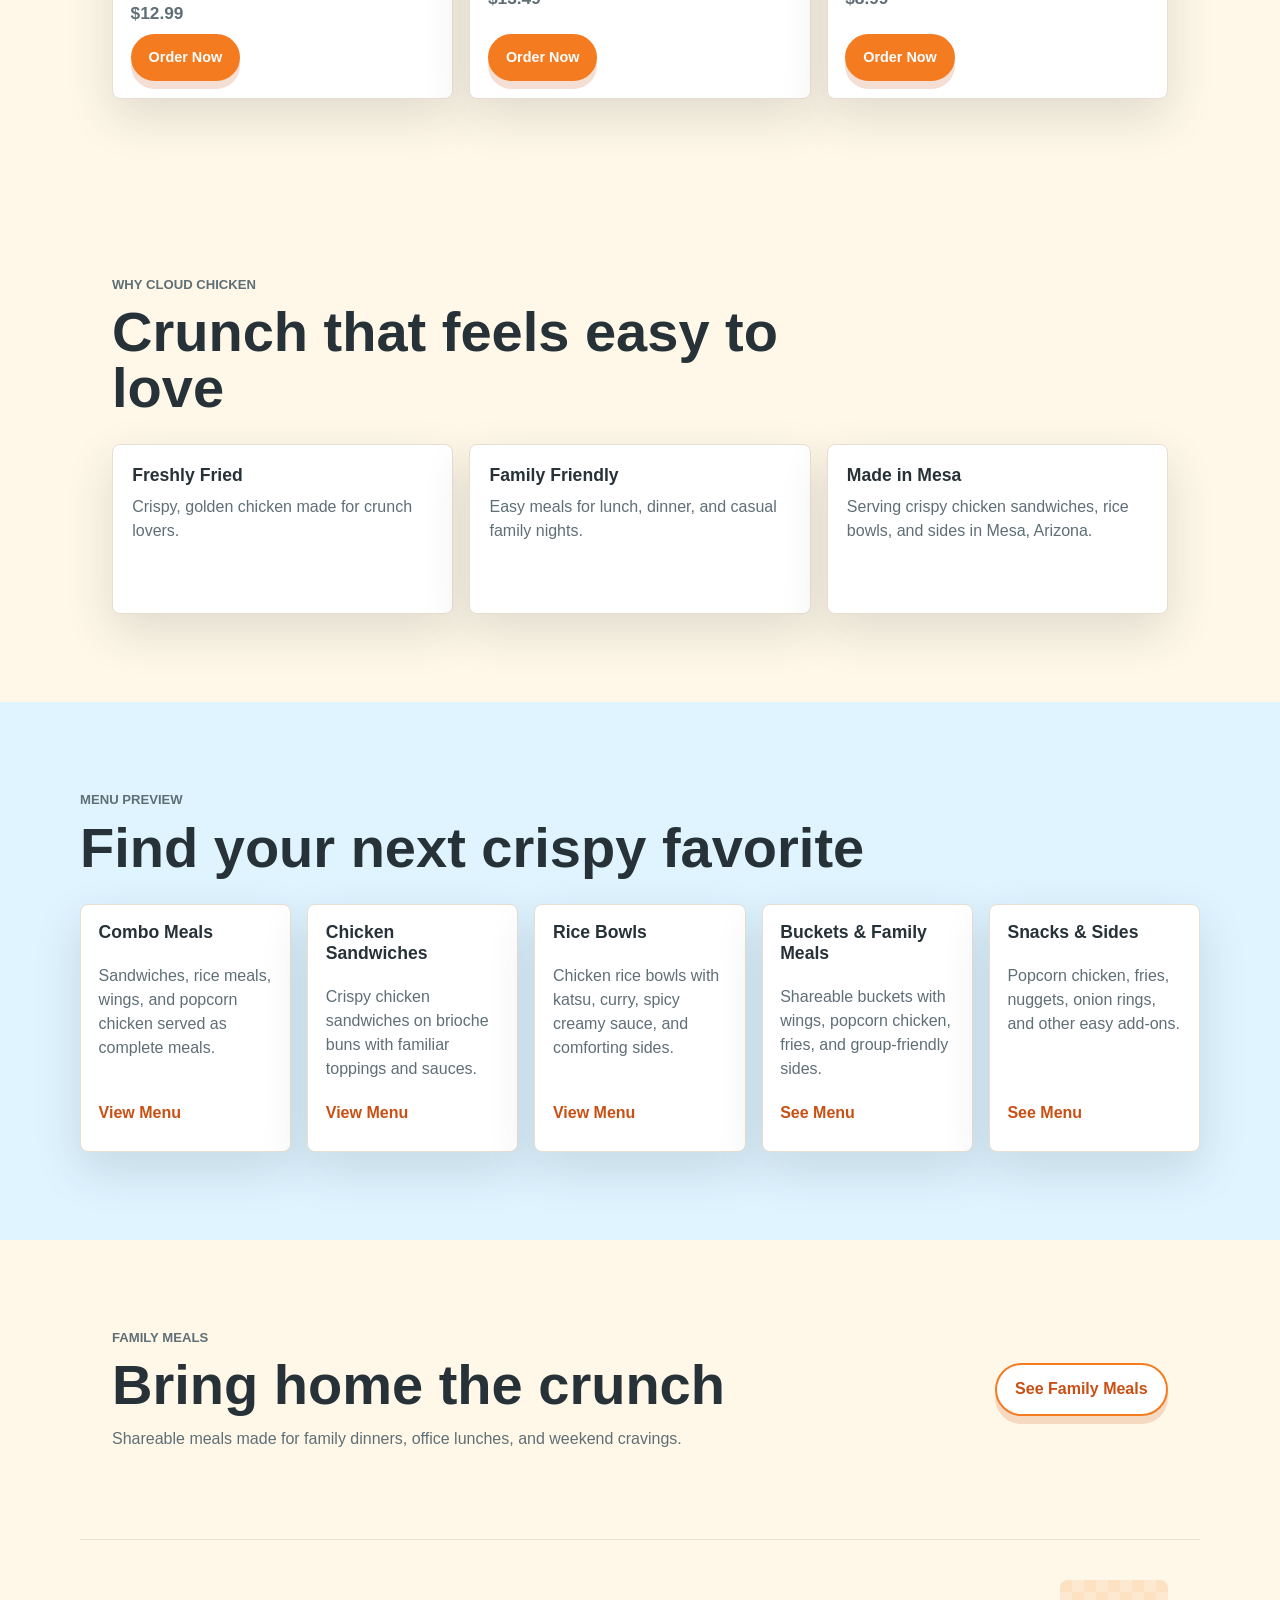
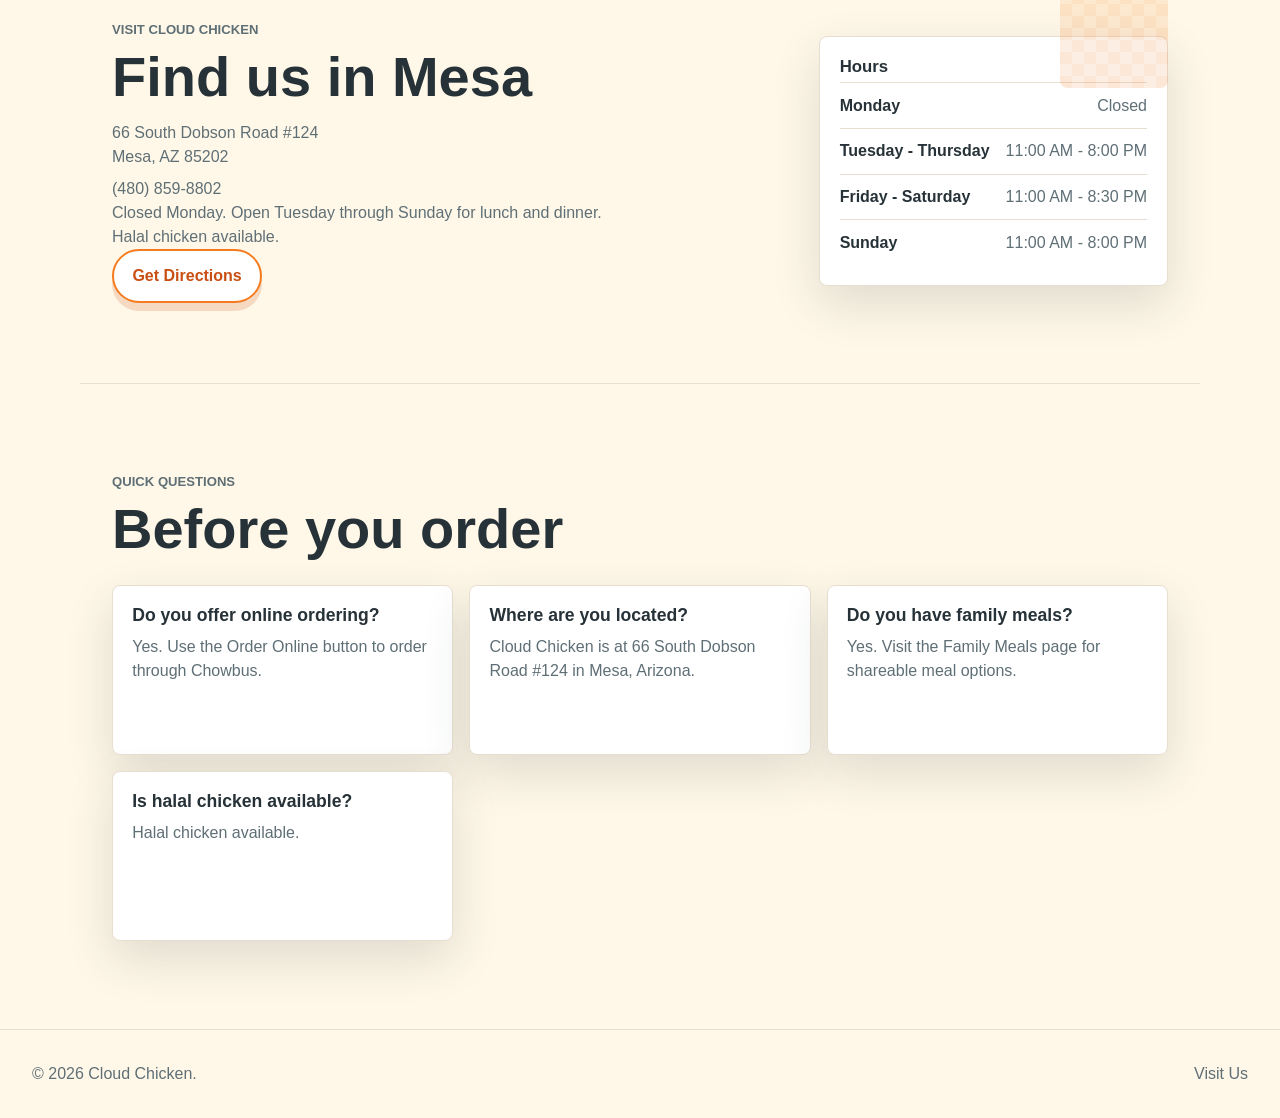
==== commit 0cfbaf3a: "Rebuild real Cloud Chicken menu" ====
--- a/public/index.html
+++ b/public/index.html
@@ -68,7 +68,7 @@
           </figure>
           <div class="product-card-body">
             <h3>Spicy Chicken Sandwich Combo</h3>
-            <p>A crispy chicken sandwich combo with bold flavor and a full meal feel.</p>
+            <p>Spicy chicken sandwich served with a side and drink.</p>
             <p class="product-price" data-price-for="Spicy Chicken Sandwich Combo">$12.99</p>
             <a class="button button-small" href="https://pos.chowbus.com/online-ordering/store/cloud-chicken/21093">Order Now</a>
           </div>
@@ -80,7 +80,7 @@
           </figure>
           <div class="product-card-body">
             <h3>Crispy Chicken Katsu</h3>
-            <p>Golden chicken katsu with a satisfying crunch in every bite.</p>
+            <p>Crispy fried chicken katsu.</p>
             <p class="product-price" data-price-for="Crispy Chicken Katsu">$13.49</p>
             <a class="button button-small" href="https://pos.chowbus.com/online-ordering/store/cloud-chicken/21093">Order Now</a>
           </div>
@@ -92,7 +92,7 @@
           </figure>
           <div class="product-card-body">
             <h3>Popcorn Chicken</h3>
-            <p>Bite-sized crispy chicken made for snacking, sharing, or adding to a meal.</p>
+            <p>Boneless popcorn chicken.</p>
             <p class="product-price" data-price-for="Popcorn Chicken">$8.99</p>
             <a class="button button-small" href="https://pos.chowbus.com/online-ordering/store/cloud-chicken/21093">Order Now</a>
           </div>
@@ -128,29 +128,29 @@
       </div>
       <div class="menu-preview-grid">
         <article class="menu-preview-card">
+          <h3>Combo Meals</h3>
+          <p>Sandwiches, rice meals, wings, and popcorn chicken served as complete meals.</p>
+          <a href="menu/">View Menu</a>
+        </article>
+        <article class="menu-preview-card">
           <h3>Chicken Sandwiches</h3>
-          <p>Crispy chicken sandwiches with bold flavor and a satisfying bite.</p>
+          <p>Crispy chicken sandwiches on brioche buns with familiar toppings and sauces.</p>
           <a href="menu/">View Menu</a>
         </article>
         <article class="menu-preview-card">
           <h3>Rice Bowls</h3>
-          <p>Comforting bowls built around crispy chicken, rice, and sauce.</p>
+          <p>Chicken rice bowls with katsu, curry, spicy creamy sauce, and comforting sides.</p>
           <a href="menu/">View Menu</a>
         </article>
         <article class="menu-preview-card">
-          <h3>Fried Chicken</h3>
-          <p>Golden chicken favorites for solo meals and easy sharing.</p>
-          <a href="menu/">View Menu</a>
-        </article>
-        <article class="menu-preview-card">
-          <h3>Sides</h3>
-          <p>Simple add-ons to round out sandwiches, bowls, and family meals.</p>
+          <h3>Buckets &amp; Family Meals</h3>
+          <p>Shareable buckets with wings, popcorn chicken, fries, and group-friendly sides.</p>
           <a href="menu/">See Menu</a>
         </article>
         <article class="menu-preview-card">
-          <h3>Family Meals</h3>
-          <p>Shareable options for family dinners, office lunches, and weekends.</p>
-          <a href="family-meals/">See Menu</a>
+          <h3>Snacks &amp; Sides</h3>
+          <p>Popcorn chicken, fries, nuggets, onion rings, and other easy add-ons.</p>
+          <a href="menu/">See Menu</a>
         </article>
       </div>
     </section>
--- a/public/assets/css/layout.css
+++ b/public/assets/css/layout.css
@@ -76,6 +76,12 @@
   border-top: 1px solid var(--color-line);
 }
 
+.site-footer a {
+  display: inline-flex;
+  align-items: center;
+  min-height: 40px;
+}
+
 @media (max-width: 820px) {
   .site-footer,
   .split-section,
--- a/public/assets/css/components.css
+++ b/public/assets/css/components.css
@@ -257,6 +257,46 @@
   font-weight: 900;
 }
 
+.menu-item-grid {
+  display: grid;
+  grid-template-columns: repeat(3, minmax(0, 1fr));
+  gap: 1rem;
+}
+
+.menu-item-card {
+  display: flex;
+  min-height: 230px;
+  flex-direction: column;
+  align-items: flex-start;
+  gap: 0.85rem;
+  padding: 1.15rem;
+  background: var(--color-cloud);
+  border: 1px solid var(--color-line);
+  border-radius: var(--radius-small);
+  box-shadow: var(--shadow-soft);
+}
+
+.menu-item-card > div {
+  flex: 1;
+}
+
+.menu-item-card h3 {
+  margin-bottom: 0.45rem;
+  font-size: 1.12rem;
+  line-height: 1.2;
+}
+
+.menu-item-card p {
+  color: var(--color-muted);
+}
+
+.menu-price {
+  color: var(--color-orange-dark);
+  font-size: 1.12rem;
+  font-weight: 900;
+  line-height: 1;
+}
+
 .hours-card {
   width: min(100%, 420px);
   padding: 1.25rem;
@@ -279,6 +319,7 @@
   .product-grid,
   .info-grid,
   .menu-preview-grid,
+  .menu-item-grid,
   .faq-grid {
     grid-template-columns: repeat(2, minmax(0, 1fr));
   }
@@ -289,6 +330,7 @@
   .product-grid,
   .info-grid,
   .menu-preview-grid,
+  .menu-item-grid,
   .faq-grid {
     grid-template-columns: 1fr;
   }
--- a/public/assets/css/pages.css
+++ b/public/assets/css/pages.css
@@ -14,6 +14,202 @@
   padding-bottom: clamp(4.5rem, 8vw, 6rem);
 }
 
+.menu-hero {
+  position: relative;
+  overflow: hidden;
+  padding: clamp(3rem, 8vw, 5.5rem) var(--space-page);
+}
+
+.menu-hero::after {
+  position: absolute;
+  right: 0;
+  bottom: 0;
+  left: 0;
+  height: 42px;
+  content: "";
+  background-color: var(--color-orange);
+  background-image:
+    linear-gradient(45deg, rgba(255, 255, 255, 0.28) 25%, transparent 25%),
+    linear-gradient(-45deg, rgba(255, 255, 255, 0.28) 25%, transparent 25%),
+    linear-gradient(45deg, transparent 75%, rgba(255, 255, 255, 0.28) 75%),
+    linear-gradient(-45deg, transparent 75%, rgba(255, 255, 255, 0.28) 75%);
+  background-position: 0 0, 0 16px, 16px -16px, -16px 0;
+  background-size: 32px 32px;
+}
+
+.menu-hero-content {
+  position: relative;
+  z-index: 1;
+  max-width: var(--container);
+  margin: 0 auto;
+}
+
+.menu-hero h1 {
+  max-width: 760px;
+  font-size: clamp(3rem, 8vw, 6.5rem);
+  line-height: 0.95;
+}
+
+.menu-hero p {
+  max-width: 680px;
+  margin-top: 1rem;
+  color: var(--color-muted);
+  font-size: 1.1rem;
+}
+
+.menu-hero .menu-note {
+  color: var(--color-orange-dark);
+  font-size: 0.95rem;
+  font-weight: 900;
+}
+
+.family-hero {
+  position: relative;
+  overflow: hidden;
+  padding: clamp(3.4rem, 8vw, 6rem) var(--space-page) clamp(5rem, 9vw, 7rem);
+}
+
+.family-hero::after {
+  position: absolute;
+  right: 0;
+  bottom: 0;
+  left: 0;
+  height: 54px;
+  content: "";
+  background-color: var(--color-orange);
+  background-image:
+    linear-gradient(45deg, rgba(255, 255, 255, 0.28) 25%, transparent 25%),
+    linear-gradient(-45deg, rgba(255, 255, 255, 0.28) 25%, transparent 25%),
+    linear-gradient(45deg, transparent 75%, rgba(255, 255, 255, 0.28) 75%),
+    linear-gradient(-45deg, transparent 75%, rgba(255, 255, 255, 0.28) 75%);
+  background-position: 0 0, 0 16px, 16px -16px, -16px 0;
+  background-size: 32px 32px;
+}
+
+.family-hero-content {
+  position: relative;
+  z-index: 1;
+  max-width: var(--container);
+  margin: 0 auto;
+}
+
+.family-hero h1 {
+  max-width: 820px;
+  font-size: clamp(3.25rem, 8vw, 7rem);
+  line-height: 0.92;
+}
+
+.family-hero p {
+  max-width: 650px;
+  margin-top: 1rem;
+  color: var(--color-muted);
+  font-size: 1.1rem;
+}
+
+.visit-hero {
+  position: relative;
+  overflow: hidden;
+  padding: clamp(3rem, 8vw, 5.75rem) var(--space-page);
+}
+
+.visit-hero::after {
+  position: absolute;
+  right: 0;
+  bottom: 0;
+  left: 0;
+  height: 44px;
+  content: "";
+  background-color: var(--color-orange);
+  background-image:
+    linear-gradient(45deg, rgba(255, 255, 255, 0.28) 25%, transparent 25%),
+    linear-gradient(-45deg, rgba(255, 255, 255, 0.28) 25%, transparent 25%),
+    linear-gradient(45deg, transparent 75%, rgba(255, 255, 255, 0.28) 75%),
+    linear-gradient(-45deg, transparent 75%, rgba(255, 255, 255, 0.28) 75%);
+  background-position: 0 0, 0 16px, 16px -16px, -16px 0;
+  background-size: 32px 32px;
+}
+
+.visit-hero-content {
+  position: relative;
+  z-index: 1;
+  display: grid;
+  grid-template-columns: minmax(0, 1fr) minmax(280px, 360px);
+  align-items: center;
+  gap: clamp(1.5rem, 5vw, 4rem);
+  max-width: var(--container);
+  margin: 0 auto;
+}
+
+.visit-hero h1 {
+  max-width: 820px;
+  font-size: clamp(3rem, 8vw, 6.75rem);
+  line-height: 0.92;
+}
+
+.visit-hero p {
+  max-width: 640px;
+  margin-top: 1rem;
+  color: var(--color-muted);
+  font-size: 1.1rem;
+}
+
+.not-found {
+  position: relative;
+  overflow: hidden;
+  min-height: calc(100vh - 148px);
+  padding: clamp(3rem, 8vw, 6rem) var(--space-page);
+}
+
+.not-found::after {
+  position: absolute;
+  right: 0;
+  bottom: 0;
+  left: 0;
+  height: 44px;
+  content: "";
+  background-color: var(--color-orange);
+  background-image:
+    linear-gradient(45deg, rgba(255, 255, 255, 0.28) 25%, transparent 25%),
+    linear-gradient(-45deg, rgba(255, 255, 255, 0.28) 25%, transparent 25%),
+    linear-gradient(45deg, transparent 75%, rgba(255, 255, 255, 0.28) 75%),
+    linear-gradient(-45deg, transparent 75%, rgba(255, 255, 255, 0.28) 75%);
+  background-position: 0 0, 0 16px, 16px -16px, -16px 0;
+  background-size: 32px 32px;
+}
+
+.not-found-content {
+  position: relative;
+  z-index: 1;
+  max-width: var(--container);
+  margin: 0 auto;
+}
+
+.not-found h1 {
+  max-width: 760px;
+  font-size: clamp(3rem, 8vw, 6.5rem);
+  line-height: 0.95;
+}
+
+.not-found p {
+  max-width: 620px;
+  margin-top: 1rem;
+  color: var(--color-muted);
+  font-size: 1.1rem;
+}
+
+.visit-card {
+  padding: 1.35rem;
+  background: rgba(255, 255, 255, 0.82);
+  border: 1px solid rgba(244, 123, 32, 0.28);
+  border-radius: var(--radius-small);
+  box-shadow: var(--shadow-soft);
+}
+
+.visit-card h2 {
+  margin-bottom: 0.75rem;
+  font-size: 1.35rem;
+}
+
 .hero::after {
   position: absolute;
   right: 0;
@@ -197,6 +393,98 @@
   border-top: 1px solid var(--color-line);
 }
 
+.family-options {
+  border-top: 1px solid var(--color-line);
+}
+
+.family-cta {
+  display: grid;
+  grid-template-columns: minmax(0, 1fr) auto;
+  align-items: center;
+  gap: 1.5rem;
+  max-width: none;
+  background: var(--color-sky-soft);
+}
+
+.family-cta > div {
+  max-width: 720px;
+}
+
+.family-cta p {
+  max-width: 680px;
+}
+
+.family-cta-actions {
+  display: flex;
+  flex-wrap: wrap;
+  gap: 0.75rem;
+  justify-content: flex-end;
+}
+
+.visit-details {
+  border-top: 1px solid var(--color-line);
+}
+
+.visit-detail-grid {
+  display: grid;
+  grid-template-columns: minmax(0, 1fr) minmax(0, 1fr) minmax(300px, 0.9fr);
+  gap: 1rem;
+  align-items: stretch;
+}
+
+.visit-detail-grid .info-card {
+  display: flex;
+  flex-direction: column;
+  align-items: flex-start;
+  gap: 0.75rem;
+}
+
+.visit-detail-grid .info-card address,
+.visit-detail-grid .info-card p {
+  flex: 1;
+}
+
+.menu-quick-links {
+  display: flex;
+  flex-wrap: wrap;
+  gap: 0.65rem;
+  padding-top: 1.25rem;
+  padding-bottom: 1.25rem;
+}
+
+.menu-quick-links a {
+  display: inline-flex;
+  align-items: center;
+  min-height: 40px;
+  padding: 0.45rem 0.75rem;
+  color: var(--color-orange-dark);
+  background: var(--color-cloud);
+  border: 1px solid var(--color-line);
+  border-radius: var(--radius-round);
+  font-weight: 900;
+}
+
+.menu-category {
+  border-top: 1px solid var(--color-line);
+}
+
+.menu-category-heading {
+  max-width: 760px;
+  margin-bottom: 1.5rem;
+}
+
+.menu-category-heading h2 {
+  font-size: clamp(1.8rem, 4vw, 3rem);
+}
+
+.menu-visit-strip {
+  display: grid;
+  grid-template-columns: minmax(0, 1fr) auto;
+  align-items: center;
+  gap: 1.5rem;
+  border-top: 1px solid var(--color-line);
+}
+
 address {
   margin: 1rem 0 0.5rem;
   font-style: normal;
@@ -234,6 +522,23 @@
   .visit-preview-strong::before {
     display: none;
   }
+
+  .menu-visit-strip {
+    grid-template-columns: 1fr;
+  }
+
+  .family-cta {
+    grid-template-columns: 1fr;
+  }
+
+  .family-cta-actions {
+    justify-content: flex-start;
+  }
+
+  .visit-hero-content,
+  .visit-detail-grid {
+    grid-template-columns: 1fr;
+  }
 }
 
 @media (max-width: 620px) {
@@ -249,4 +554,20 @@
     min-height: 32px;
     font-size: 0.84rem;
   }
-}
+
+  .family-hero {
+    padding-top: 2.5rem;
+  }
+
+  .family-hero h1 {
+    font-size: clamp(3.1rem, 15vw, 5.2rem);
+  }
+
+  .visit-hero {
+    padding-top: 2.5rem;
+  }
+
+  .visit-hero h1 {
+    font-size: clamp(3rem, 14vw, 5rem);
+  }
+}
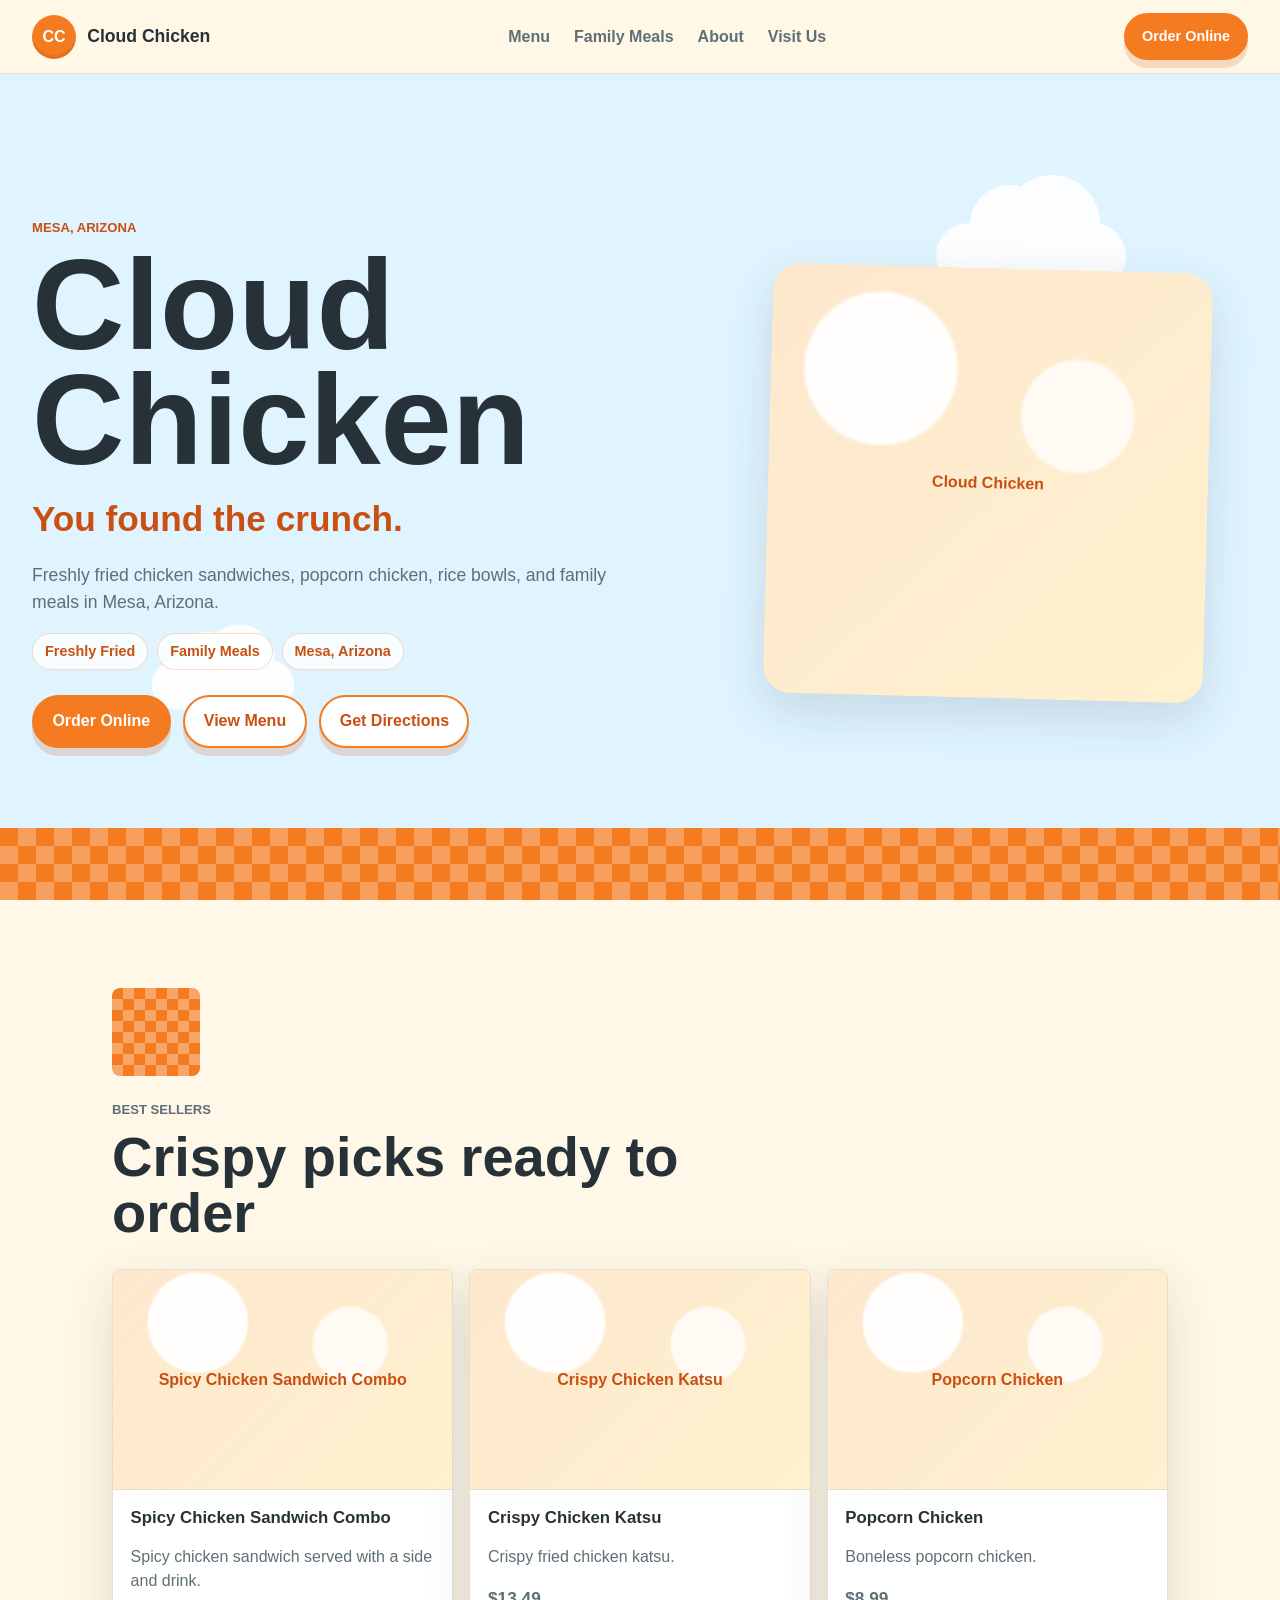
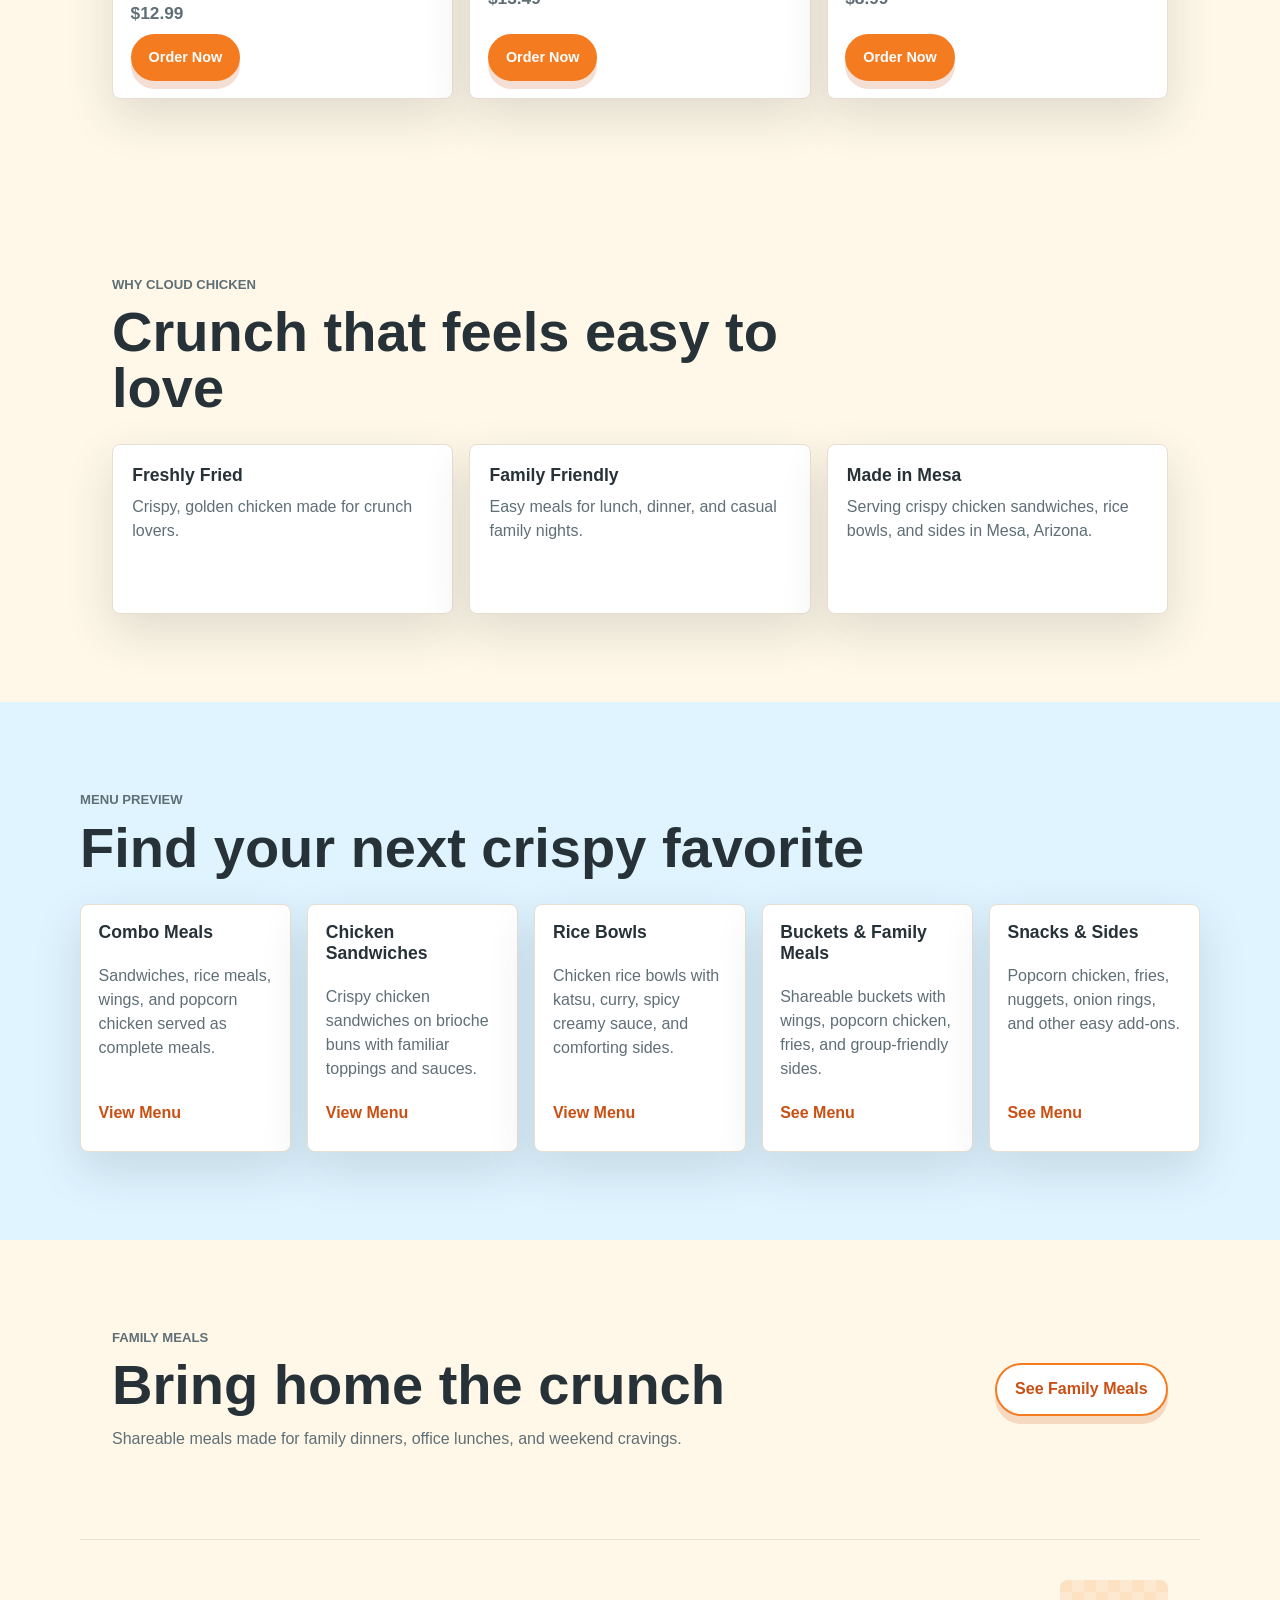
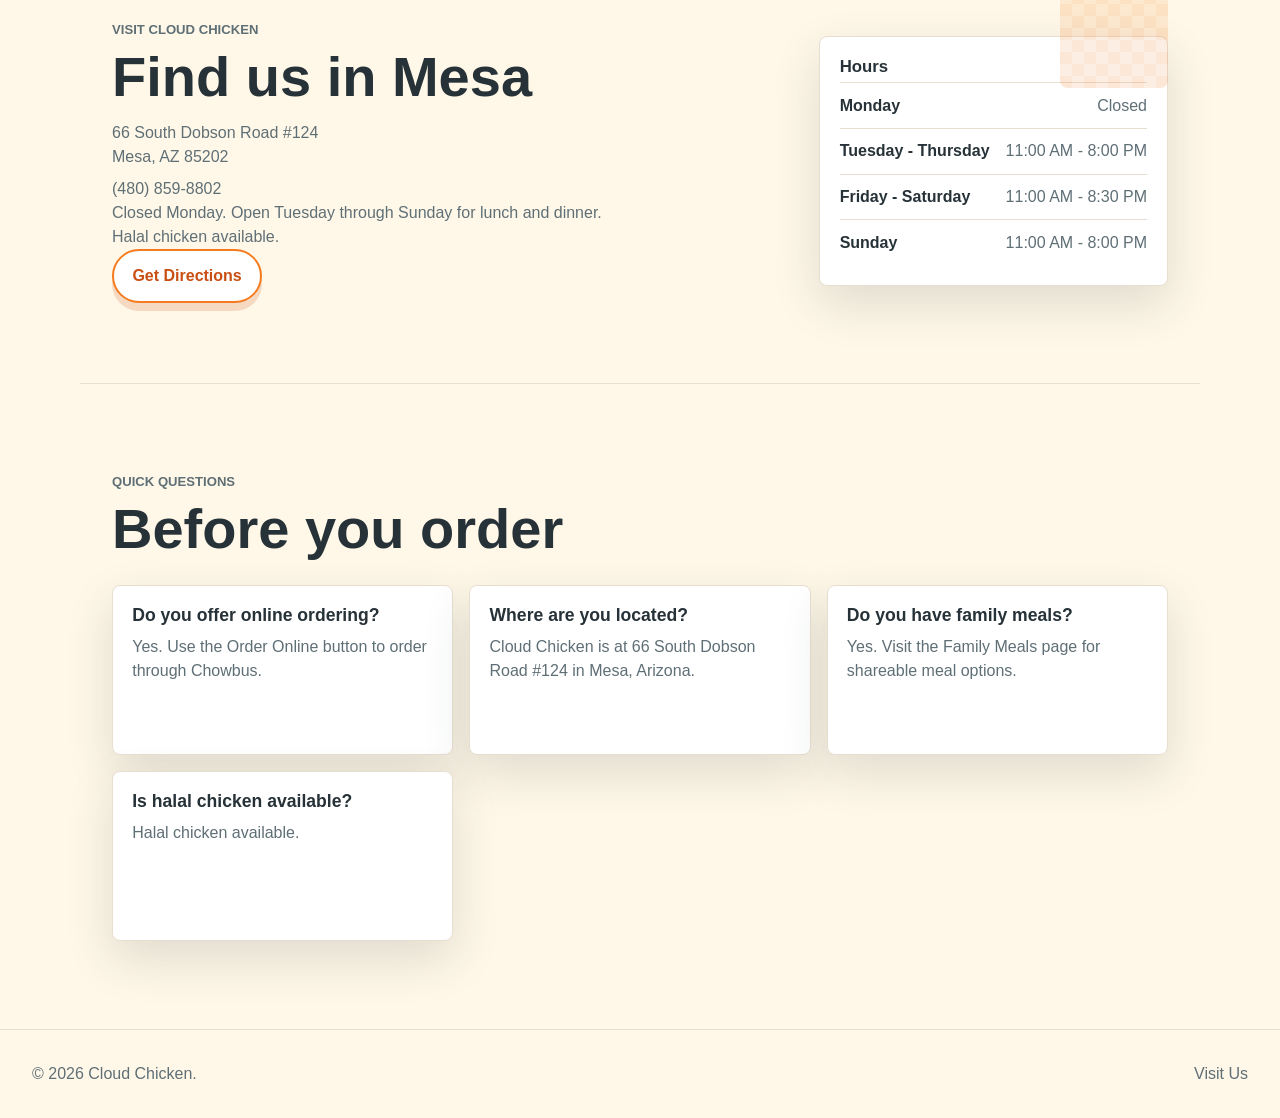
==== commit ea43d553: "Sync existing product photos" ====
--- a/public/index.html
+++ b/public/index.html
@@ -49,7 +49,7 @@
       </div>
       <div class="hero-media" aria-label="Cloud Chicken featured meal">
         <figure class="image-slot hero-image-slot">
-          <img src="assets/images/hero-chicken-combo.jpg" alt="Cloud Chicken crispy chicken combo with sandwich, sides, and drink" loading="eager">
+          <img src="/assets/images/hero-chicken-combo.jpg" alt="Cloud Chicken crispy chicken combo with sandwich, sides, and drink" loading="eager">
           <figcaption class="image-fallback" aria-hidden="true">Cloud Chicken</figcaption>
         </figure>
       </div>
@@ -63,7 +63,7 @@
       <div class="product-grid">
         <article class="product-card">
           <figure class="image-slot product-image-slot">
-            <img src="assets/images/spicy-chicken-sandwich-combo.jpg" alt="Spicy Chicken Sandwich Combo with crispy chicken sandwich and fries" loading="lazy">
+            <img src="/assets/images/spicy-chicken-sandwich-combo.jpg" alt="Spicy Chicken Sandwich Combo with fries and drink" loading="lazy">
             <figcaption class="image-fallback" aria-hidden="true">Spicy Chicken Sandwich Combo</figcaption>
           </figure>
           <div class="product-card-body">
@@ -75,7 +75,7 @@
         </article>
         <article class="product-card">
           <figure class="image-slot product-image-slot">
-            <img src="assets/images/crispy-chicken-katsu.jpg" alt="Crispy Chicken Katsu with rice and sauce" loading="lazy">
+            <img src="/assets/images/crispy-chicken-katsu.jpg" alt="Crispy Chicken Katsu" loading="lazy">
             <figcaption class="image-fallback" aria-hidden="true">Crispy Chicken Katsu</figcaption>
           </figure>
           <div class="product-card-body">
@@ -87,7 +87,7 @@
         </article>
         <article class="product-card">
           <figure class="image-slot product-image-slot">
-            <img src="assets/images/popcorn-chicken.jpg" alt="Popcorn Chicken crispy bite-sized chicken pieces" loading="lazy">
+            <img src="/assets/images/popcorn-chicken.jpg" alt="Popcorn Chicken" loading="lazy">
             <figcaption class="image-fallback" aria-hidden="true">Popcorn Chicken</figcaption>
           </figure>
           <div class="product-card-body">
--- a/public/assets/css/components.css
+++ b/public/assets/css/components.css
@@ -265,6 +265,7 @@
 
 .menu-item-card {
   display: flex;
+  overflow: hidden;
   min-height: 230px;
   flex-direction: column;
   align-items: flex-start;
@@ -276,6 +277,18 @@
   box-shadow: var(--shadow-soft);
 }
 
+.menu-card-image-slot {
+  width: 100%;
+  height: 180px;
+  min-height: 180px;
+  border-radius: calc(var(--radius-small) - 2px);
+}
+
+.menu-card-image-slot img {
+  object-fit: cover;
+  object-position: center;
+}
+
 .menu-item-card > div {
   flex: 1;
 }
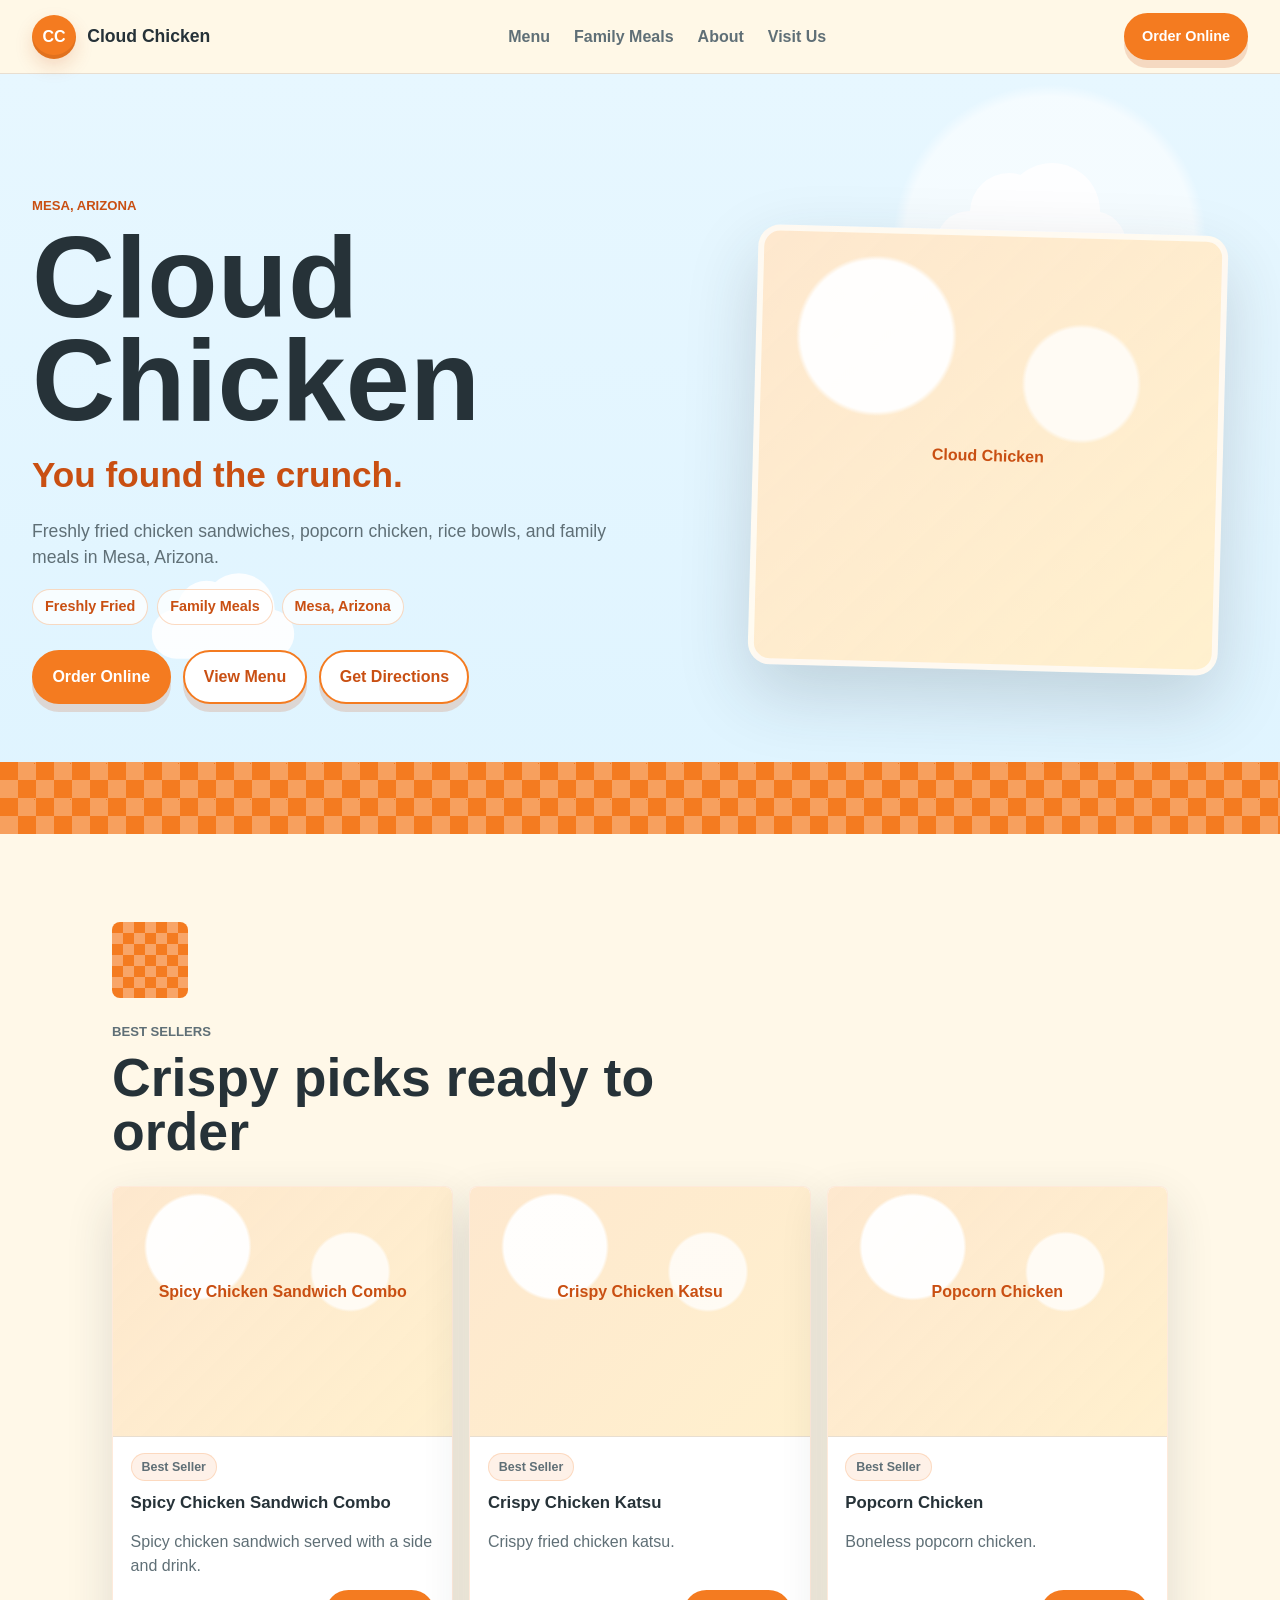
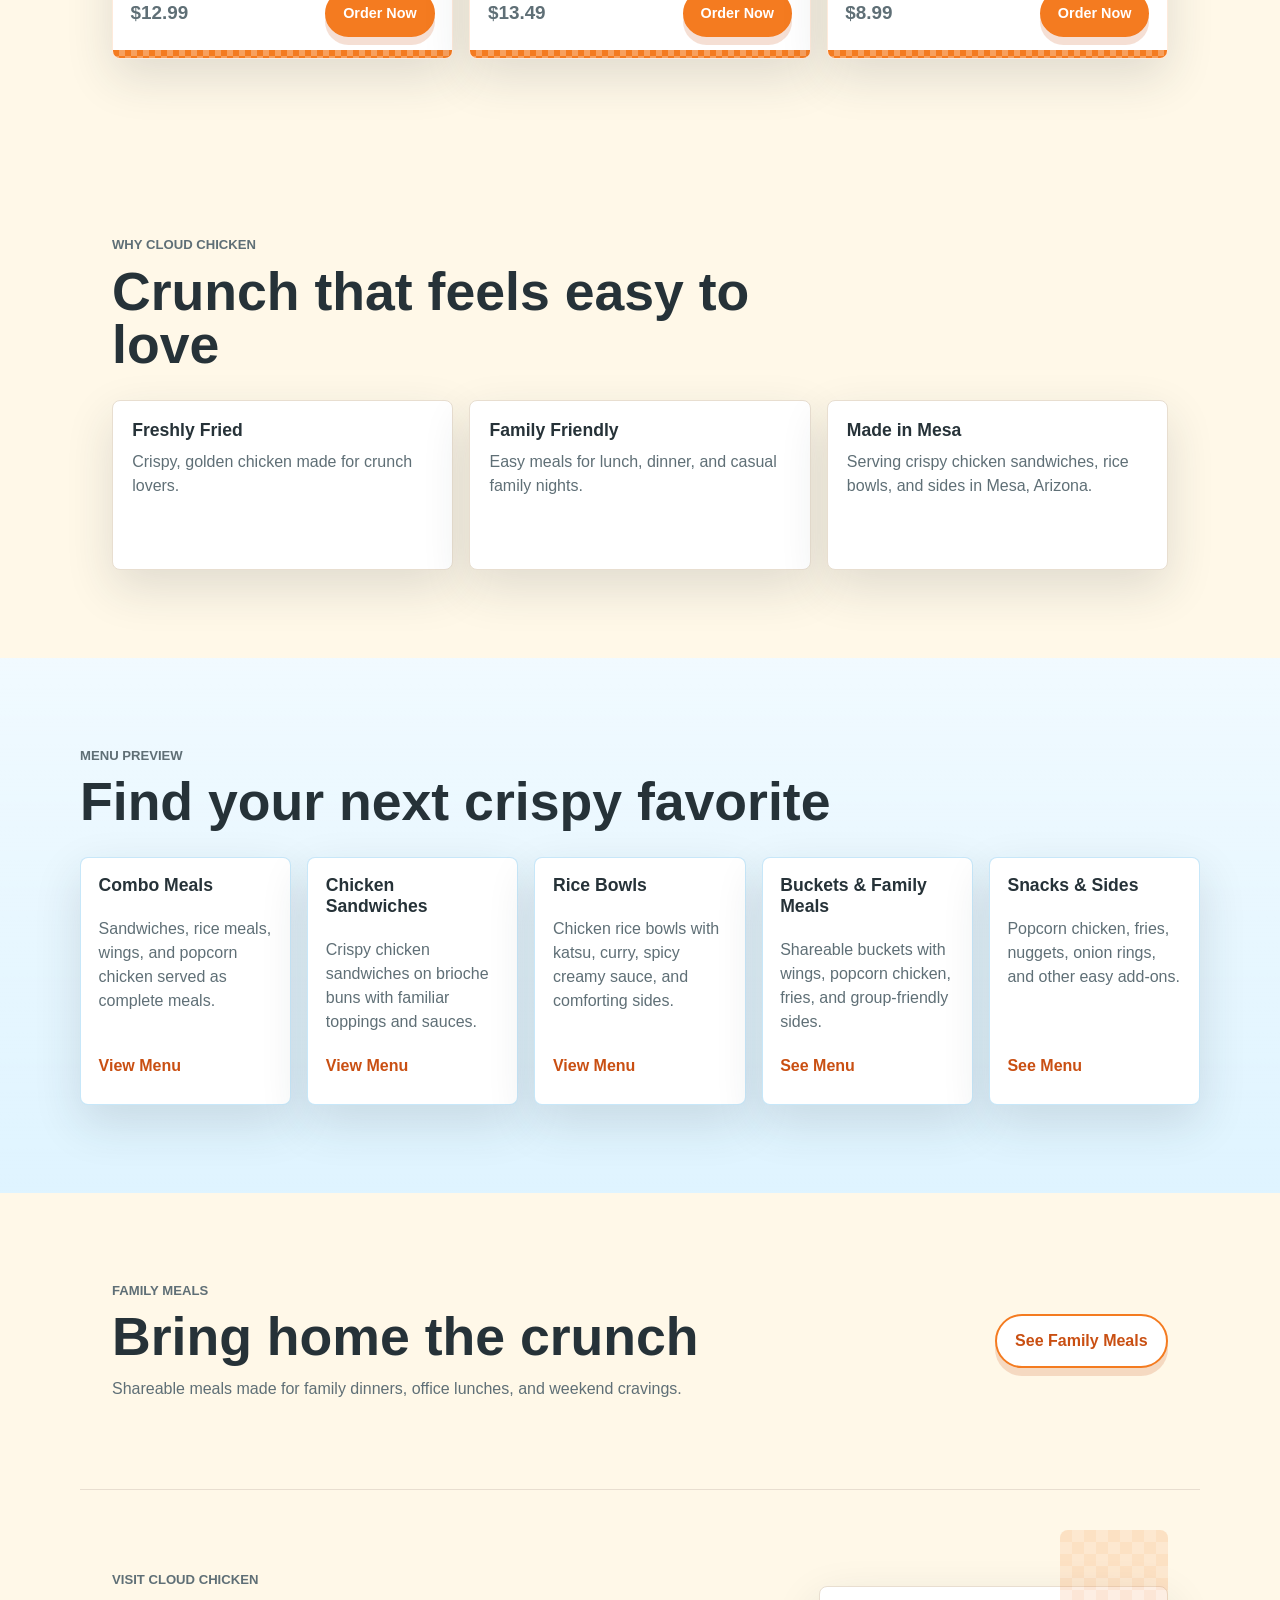
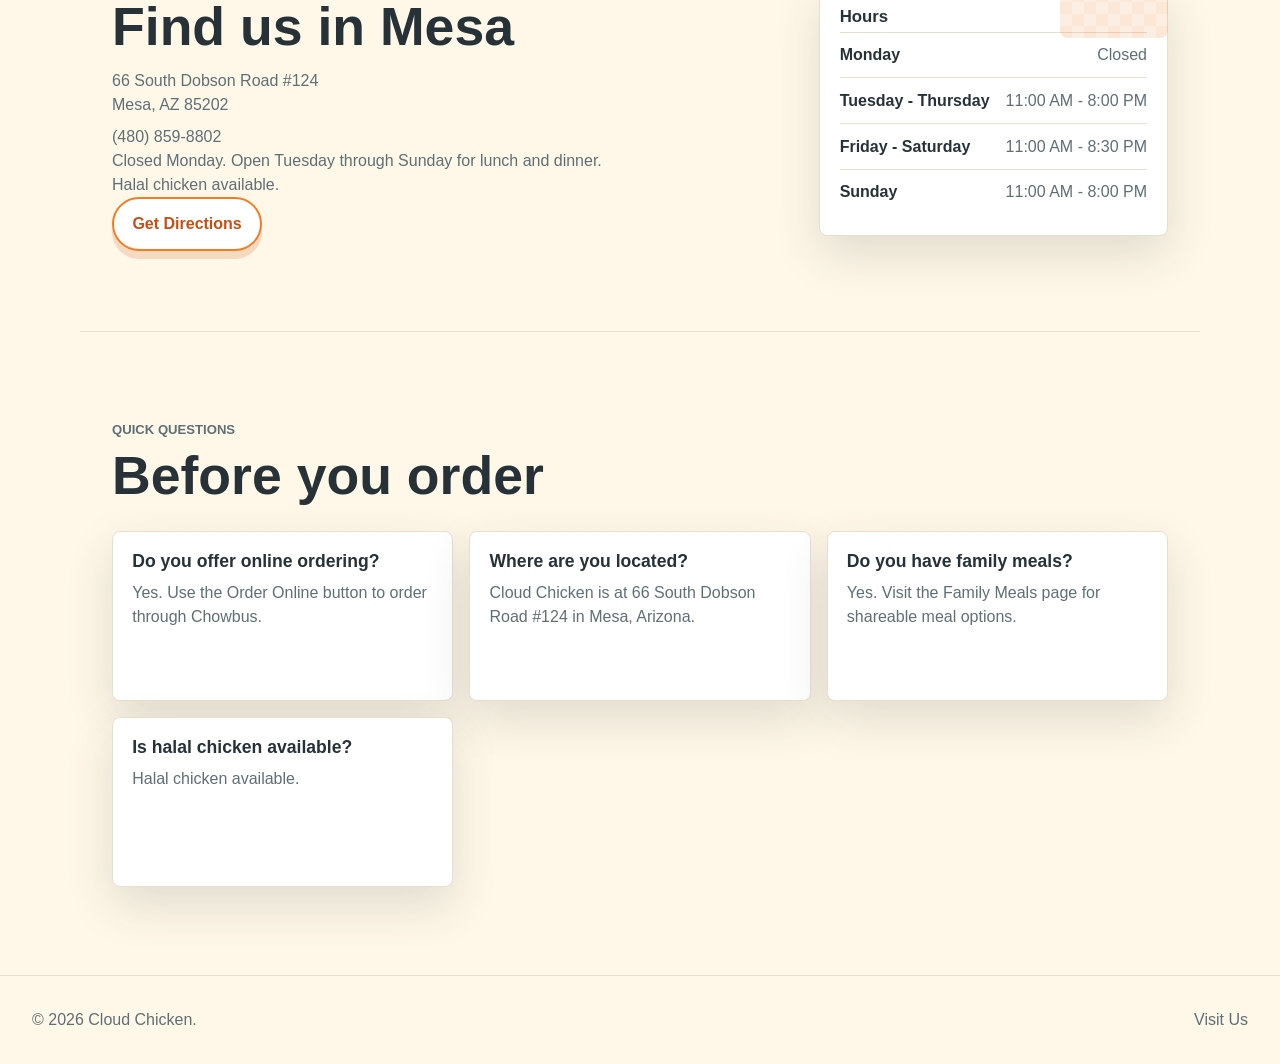
==== commit d341819b: "Polish restaurant UI and product cards" ====
--- a/public/index.html
+++ b/public/index.html
@@ -49,7 +49,7 @@
       </div>
       <div class="hero-media" aria-label="Cloud Chicken featured meal">
         <figure class="image-slot hero-image-slot">
-          <img src="/assets/images/hero-chicken-combo.jpg" alt="Cloud Chicken crispy chicken combo with sandwich, sides, and drink" loading="eager">
+          <img src="/assets/images/hero-chicken-combo.jpg" alt="Cloud Chicken crispy chicken combo with sandwich, sides, and drink" loading="eager" style="object-position: 74% center;">
           <figcaption class="image-fallback" aria-hidden="true">Cloud Chicken</figcaption>
         </figure>
       </div>
@@ -62,39 +62,48 @@
       </div>
       <div class="product-grid">
         <article class="product-card">
-          <figure class="image-slot product-image-slot">
+          <figure class="image-slot product-image-slot" style="--image-position: center center;">
             <img src="/assets/images/spicy-chicken-sandwich-combo.jpg" alt="Spicy Chicken Sandwich Combo with fries and drink" loading="lazy">
             <figcaption class="image-fallback" aria-hidden="true">Spicy Chicken Sandwich Combo</figcaption>
           </figure>
           <div class="product-card-body">
+            <p class="product-meta">Best Seller</p>
             <h3>Spicy Chicken Sandwich Combo</h3>
             <p>Spicy chicken sandwich served with a side and drink.</p>
-            <p class="product-price" data-price-for="Spicy Chicken Sandwich Combo">$12.99</p>
-            <a class="button button-small" href="https://pos.chowbus.com/online-ordering/store/cloud-chicken/21093">Order Now</a>
+            <div class="product-card-actions">
+              <p class="product-price" data-price-for="Spicy Chicken Sandwich Combo">$12.99</p>
+              <a class="button button-small" href="https://pos.chowbus.com/online-ordering/store/cloud-chicken/21093">Order Now</a>
+            </div>
           </div>
         </article>
         <article class="product-card">
-          <figure class="image-slot product-image-slot">
+          <figure class="image-slot product-image-slot" style="--image-position: center center;">
             <img src="/assets/images/crispy-chicken-katsu.jpg" alt="Crispy Chicken Katsu" loading="lazy">
             <figcaption class="image-fallback" aria-hidden="true">Crispy Chicken Katsu</figcaption>
           </figure>
           <div class="product-card-body">
+            <p class="product-meta">Best Seller</p>
             <h3>Crispy Chicken Katsu</h3>
             <p>Crispy fried chicken katsu.</p>
-            <p class="product-price" data-price-for="Crispy Chicken Katsu">$13.49</p>
-            <a class="button button-small" href="https://pos.chowbus.com/online-ordering/store/cloud-chicken/21093">Order Now</a>
+            <div class="product-card-actions">
+              <p class="product-price" data-price-for="Crispy Chicken Katsu">$13.49</p>
+              <a class="button button-small" href="https://pos.chowbus.com/online-ordering/store/cloud-chicken/21093">Order Now</a>
+            </div>
           </div>
         </article>
         <article class="product-card">
-          <figure class="image-slot product-image-slot">
+          <figure class="image-slot product-image-slot" style="--image-position: center center;">
             <img src="/assets/images/popcorn-chicken.jpg" alt="Popcorn Chicken" loading="lazy">
             <figcaption class="image-fallback" aria-hidden="true">Popcorn Chicken</figcaption>
           </figure>
           <div class="product-card-body">
+            <p class="product-meta">Best Seller</p>
             <h3>Popcorn Chicken</h3>
             <p>Boneless popcorn chicken.</p>
-            <p class="product-price" data-price-for="Popcorn Chicken">$8.99</p>
-            <a class="button button-small" href="https://pos.chowbus.com/online-ordering/store/cloud-chicken/21093">Order Now</a>
+            <div class="product-card-actions">
+              <p class="product-price" data-price-for="Popcorn Chicken">$8.99</p>
+              <a class="button button-small" href="https://pos.chowbus.com/online-ordering/store/cloud-chicken/21093">Order Now</a>
+            </div>
           </div>
         </article>
       </div>
--- a/public/assets/css/layout.css
+++ b/public/assets/css/layout.css
@@ -1,4 +1,5 @@
 body {
+  overflow-x: hidden;
   color: var(--color-ink);
   background: var(--color-cream);
   font-family: var(--font-base);
@@ -20,6 +21,8 @@
   grid-template-columns: auto minmax(0, 1fr) auto;
   align-items: center;
   gap: 1rem;
+  width: 100%;
+  max-width: 100vw;
   min-height: 74px;
   background: rgba(255, 248, 232, 0.96);
   border-bottom: 1px solid var(--color-line);
@@ -30,6 +33,7 @@
   align-items: center;
   justify-content: center;
   gap: clamp(0.75rem, 2vw, 1.5rem);
+  min-width: 0;
   color: var(--color-muted);
   font-weight: 700;
 }
@@ -98,6 +102,8 @@
     grid-template-columns: minmax(0, 1fr) auto;
     gap: 0.45rem 0.75rem;
     min-height: 0;
+    padding-right: 0.85rem;
+    padding-left: 0.85rem;
     padding-top: 0.55rem;
     padding-bottom: 0.6rem;
   }
@@ -110,6 +116,11 @@
     padding-bottom: 0.1rem;
     width: 100%;
     -webkit-overflow-scrolling: touch;
+    scrollbar-width: none;
+  }
+
+  .site-nav::-webkit-scrollbar {
+    display: none;
   }
 
   .site-nav a {
--- a/public/assets/css/components.css
+++ b/public/assets/css/components.css
@@ -13,7 +13,7 @@
   color: var(--color-cloud);
   background: var(--color-orange);
   border-radius: 50%;
-  box-shadow: inset 0 -4px 0 rgba(0, 0, 0, 0.08);
+  box-shadow: inset 0 -4px 0 rgba(0, 0, 0, 0.08), 0 8px 18px rgba(201, 79, 18, 0.18);
 }
 
 .brand-text {
@@ -32,12 +32,15 @@
   border-radius: var(--radius-round);
   font-weight: 800;
   box-shadow: 0 8px 0 rgba(201, 79, 18, 0.18);
+  transition: background-color 160ms ease, border-color 160ms ease, box-shadow 160ms ease, transform 160ms ease;
 }
 
 .button:hover,
 .button:focus-visible {
   background: var(--color-orange-dark);
   border-color: var(--color-orange-dark);
+  box-shadow: 0 5px 0 rgba(201, 79, 18, 0.16);
+  transform: translateY(2px);
 }
 
 .button-secondary {
@@ -49,6 +52,13 @@
 .button-secondary:hover,
 .button-secondary:focus-visible {
   color: var(--color-cloud);
+}
+
+.button:focus-visible,
+.site-nav a:focus-visible,
+.menu-preview-card a:focus-visible {
+  outline: 3px solid rgba(38, 50, 56, 0.28);
+  outline-offset: 3px;
 }
 
 .button-small {
@@ -84,6 +94,22 @@
   border-radius: var(--radius-round);
   font-size: 0.9rem;
   font-weight: 900;
+}
+
+.product-meta {
+  display: inline-flex;
+  align-items: center;
+  width: fit-content;
+  min-height: 28px;
+  margin: 0;
+  padding: 0.28rem 0.62rem;
+  color: var(--color-orange-dark);
+  background: rgba(244, 123, 32, 0.1);
+  border: 1px solid rgba(244, 123, 32, 0.2);
+  border-radius: var(--radius-round);
+  font-size: 0.78rem;
+  font-weight: 900;
+  line-height: 1;
 }
 
 .product-grid {
@@ -118,8 +144,43 @@
 
 .product-card {
   display: flex;
+  position: relative;
   flex-direction: column;
   overflow: hidden;
+  border-color: rgba(244, 123, 32, 0.16);
+}
+
+.product-card::after {
+  position: absolute;
+  right: 0;
+  bottom: 0;
+  left: 0;
+  height: 8px;
+  content: "";
+  background-color: var(--color-orange);
+  background-image:
+    linear-gradient(45deg, rgba(255, 255, 255, 0.28) 25%, transparent 25%),
+    linear-gradient(-45deg, rgba(255, 255, 255, 0.28) 25%, transparent 25%),
+    linear-gradient(45deg, transparent 75%, rgba(255, 255, 255, 0.28) 75%),
+    linear-gradient(-45deg, transparent 75%, rgba(255, 255, 255, 0.28) 75%);
+  background-position: 0 0, 0 6px, 6px -6px, -6px 0;
+  background-size: 12px 12px;
+}
+
+.product-card,
+.menu-item-card,
+.info-card,
+.menu-preview-card,
+.faq-item {
+  transition: border-color 160ms ease, box-shadow 160ms ease, transform 160ms ease;
+}
+
+.product-card:hover,
+.menu-item-card:hover,
+.menu-preview-card:hover {
+  border-color: rgba(244, 123, 32, 0.42);
+  box-shadow: 0 22px 58px rgba(38, 50, 56, 0.16);
+  transform: translateY(-2px);
 }
 
 .product-card-body {
@@ -128,11 +189,21 @@
   flex-direction: column;
   align-items: flex-start;
   gap: 0.75rem;
-  padding: 1.1rem;
-}
-
-.product-card-body p {
+  padding: 1rem 1.1rem 1.35rem;
+}
+
+.product-card-body > p:not(.product-meta) {
   flex: 1;
+}
+
+.product-card-actions,
+.menu-card-footer {
+  display: flex;
+  align-items: center;
+  justify-content: space-between;
+  width: 100%;
+  gap: 0.85rem;
+  margin-top: auto;
 }
 
 .image-slot {
@@ -156,7 +227,7 @@
   height: 100%;
   min-height: inherit;
   object-fit: cover;
-  object-position: center;
+  object-position: var(--image-position, center center);
 }
 
 .image-fallback {
@@ -175,8 +246,8 @@
 }
 
 .product-image-slot {
-  height: 220px;
-  min-height: 220px;
+  height: clamp(210px, 24vw, 250px);
+  min-height: 210px;
   border-bottom: 1px solid var(--color-line);
 }
 
@@ -199,7 +270,7 @@
 
 .product-price {
   color: var(--color-orange-dark);
-  font-size: 1.08rem;
+  font-size: 1.18rem;
   font-weight: 900;
   line-height: 1;
 }
@@ -243,6 +314,7 @@
   flex-direction: column;
   gap: 0.75rem;
   padding: 1.1rem;
+  border-color: rgba(143, 208, 244, 0.5);
 }
 
 .menu-preview-card p {
@@ -279,17 +351,18 @@
 
 .menu-card-image-slot {
   width: 100%;
-  height: 180px;
-  min-height: 180px;
+  height: clamp(220px, 21vw, 260px);
+  min-height: 220px;
+  aspect-ratio: 4 / 3;
   border-radius: calc(var(--radius-small) - 2px);
 }
 
 .menu-card-image-slot img {
   object-fit: cover;
-  object-position: center;
-}
-
-.menu-item-card > div {
+  object-position: var(--image-position, center center);
+}
+
+.menu-item-content {
   flex: 1;
 }
 
@@ -305,7 +378,7 @@
 
 .menu-price {
   color: var(--color-orange-dark);
-  font-size: 1.12rem;
+  font-size: 1.2rem;
   font-weight: 900;
   line-height: 1;
 }
@@ -350,6 +423,7 @@
 
   .button {
     width: 100%;
+    min-height: 50px;
   }
 
   .brand {
@@ -382,4 +456,26 @@
     font-size: 0.82rem;
     white-space: nowrap;
   }
-}
+
+  .product-card-body,
+  .menu-item-card {
+    gap: 0.7rem;
+  }
+
+  .product-card-actions,
+  .menu-card-footer {
+    align-items: stretch;
+    flex-direction: column;
+  }
+
+  .product-card-actions .button,
+  .menu-card-footer .button {
+    width: 100%;
+  }
+
+  .product-image-slot,
+  .menu-card-image-slot {
+    height: 215px;
+    min-height: 215px;
+  }
+}
--- a/public/assets/css/pages.css
+++ b/public/assets/css/pages.css
@@ -1,5 +1,7 @@
 .section-sky {
-  background: var(--color-sky-soft);
+  background:
+    radial-gradient(circle at 82% 22%, rgba(255, 255, 255, 0.58) 0 12%, transparent 13%),
+    linear-gradient(180deg, #e7f7ff 0%, var(--color-sky-soft) 100%);
 }
 
 .hero {
@@ -8,7 +10,7 @@
   grid-template-columns: minmax(0, 1fr) minmax(310px, 0.82fr);
   align-items: center;
   gap: clamp(1.75rem, 5vw, 4rem);
-  min-height: calc(100vh - 74px);
+  min-height: min(760px, calc(100vh - 74px));
   overflow: hidden;
   padding-top: clamp(2.8rem, 7vw, 5.5rem);
   padding-bottom: clamp(4.5rem, 8vw, 6rem);
@@ -17,7 +19,7 @@
 .menu-hero {
   position: relative;
   overflow: hidden;
-  padding: clamp(3rem, 8vw, 5.5rem) var(--space-page);
+  padding: clamp(3rem, 7vw, 5rem) var(--space-page) clamp(4.75rem, 8vw, 6rem);
 }
 
 .menu-hero::after {
@@ -48,6 +50,7 @@
   max-width: 760px;
   font-size: clamp(3rem, 8vw, 6.5rem);
   line-height: 0.95;
+  overflow-wrap: break-word;
 }
 
 .menu-hero p {
@@ -66,7 +69,7 @@
 .family-hero {
   position: relative;
   overflow: hidden;
-  padding: clamp(3.4rem, 8vw, 6rem) var(--space-page) clamp(5rem, 9vw, 7rem);
+  padding: clamp(3.4rem, 7vw, 5.75rem) var(--space-page) clamp(5rem, 9vw, 7rem);
 }
 
 .family-hero::after {
@@ -97,6 +100,7 @@
   max-width: 820px;
   font-size: clamp(3.25rem, 8vw, 7rem);
   line-height: 0.92;
+  overflow-wrap: break-word;
 }
 
 .family-hero p {
@@ -109,7 +113,7 @@
 .visit-hero {
   position: relative;
   overflow: hidden;
-  padding: clamp(3rem, 8vw, 5.75rem) var(--space-page);
+  padding: clamp(3rem, 7vw, 5.5rem) var(--space-page) clamp(4.75rem, 8vw, 6rem);
 }
 
 .visit-hero::after {
@@ -144,6 +148,7 @@
   max-width: 820px;
   font-size: clamp(3rem, 8vw, 6.75rem);
   line-height: 0.92;
+  overflow-wrap: break-word;
 }
 
 .visit-hero p {
@@ -157,7 +162,7 @@
   position: relative;
   overflow: hidden;
   min-height: calc(100vh - 148px);
-  padding: clamp(3rem, 8vw, 6rem) var(--space-page);
+  padding: clamp(3rem, 7vw, 5.75rem) var(--space-page);
 }
 
 .not-found::after {
@@ -188,6 +193,7 @@
   max-width: 760px;
   font-size: clamp(3rem, 8vw, 6.5rem);
   line-height: 0.95;
+  overflow-wrap: break-word;
 }
 
 .not-found p {
@@ -235,8 +241,9 @@
 
 .hero h1 {
   max-width: 780px;
-  font-size: clamp(3.6rem, 10vw, 8.5rem);
+  font-size: clamp(3.6rem, 9vw, 8rem);
   line-height: 0.9;
+  overflow-wrap: break-word;
 }
 
 .hero-slogan {
@@ -265,16 +272,17 @@
 }
 
 .hero-image-slot {
-  width: min(100%, 440px);
-  height: clamp(270px, 38vw, 430px);
-  min-height: clamp(270px, 38vw, 430px);
-  border-radius: 28px;
-  box-shadow: var(--shadow-soft);
+  width: min(100%, 470px);
+  height: clamp(285px, 38vw, 440px);
+  min-height: clamp(285px, 38vw, 440px);
+  border: 6px solid rgba(255, 255, 255, 0.72);
+  border-radius: 22px;
+  box-shadow: 0 28px 70px rgba(38, 50, 56, 0.18);
   transform: rotate(1.5deg);
 }
 
 .hero-image-slot img {
-  object-position: 64% center;
+  object-position: var(--image-position, 64% center);
 }
 
 .cloud {
@@ -326,8 +334,8 @@
 
 .section-checker::before {
   display: block;
-  width: 88px;
-  height: 88px;
+  width: 76px;
+  height: 76px;
   margin-bottom: 1.5rem;
   content: "";
   background-color: var(--color-orange);
@@ -343,7 +351,7 @@
 
 .section h2 {
   margin-bottom: 0.85rem;
-  font-size: clamp(2rem, 5vw, 3.5rem);
+  font-size: clamp(2rem, 4.5vw, 3.35rem);
   line-height: 1;
 }
 
@@ -354,7 +362,9 @@
 .menu-preview {
   position: relative;
   max-width: none;
-  background: var(--color-sky-soft);
+  background:
+    linear-gradient(180deg, rgba(255, 255, 255, 0.56), rgba(255, 255, 255, 0)),
+    var(--color-sky-soft);
 }
 
 .menu-preview .section-heading,
@@ -403,7 +413,9 @@
   align-items: center;
   gap: 1.5rem;
   max-width: none;
-  background: var(--color-sky-soft);
+  background:
+    linear-gradient(90deg, rgba(255, 255, 255, 0.72), rgba(255, 255, 255, 0.18)),
+    var(--color-sky-soft);
 }
 
 .family-cta > div {
@@ -448,8 +460,14 @@
   display: flex;
   flex-wrap: wrap;
   gap: 0.65rem;
+  position: sticky;
+  top: 74px;
+  z-index: 4;
   padding-top: 1.25rem;
   padding-bottom: 1.25rem;
+  background: rgba(255, 248, 232, 0.94);
+  border-bottom: 1px solid var(--color-line);
+  backdrop-filter: blur(12px);
 }
 
 .menu-quick-links a {
@@ -462,6 +480,14 @@
   border: 1px solid var(--color-line);
   border-radius: var(--radius-round);
   font-weight: 900;
+  transition: background-color 160ms ease, border-color 160ms ease, color 160ms ease;
+}
+
+.menu-quick-links a:hover,
+.menu-quick-links a:focus-visible {
+  color: var(--color-cloud);
+  background: var(--color-orange);
+  border-color: var(--color-orange);
 }
 
 .menu-category {
@@ -508,15 +534,15 @@
 
   .hero-image-slot {
     width: 100%;
-    height: 240px;
-    min-height: 240px;
+    height: 260px;
+    min-height: 260px;
     max-height: 320px;
     transform: none;
   }
 
   .hero-image-slot img {
     max-height: 320px;
-    object-position: 58% center;
+    object-position: var(--image-position, 58% center);
   }
 
   .visit-preview-strong::before {
@@ -542,6 +568,24 @@
 }
 
 @media (max-width: 620px) {
+  .hero,
+  .menu-hero,
+  .family-hero,
+  .visit-hero,
+  .not-found {
+    overflow-x: clip;
+  }
+
+  .hero h1 {
+    font-size: clamp(3rem, 14vw, 4.7rem);
+    line-height: 0.95;
+  }
+
+  .hero {
+    padding-top: 1.75rem;
+    padding-bottom: 3.9rem;
+  }
+
   .hero-actions {
     gap: 0.65rem;
   }
@@ -556,18 +600,48 @@
   }
 
   .family-hero {
-    padding-top: 2.5rem;
+    padding-top: 2.25rem;
   }
 
   .family-hero h1 {
-    font-size: clamp(3.1rem, 15vw, 5.2rem);
+    font-size: clamp(2.85rem, 13vw, 4.35rem);
+    line-height: 0.98;
+  }
+
+  .menu-hero h1,
+  .not-found h1 {
+    font-size: clamp(2.75rem, 13vw, 4.25rem);
+    line-height: 1;
   }
 
   .visit-hero {
-    padding-top: 2.5rem;
+    padding-top: 2.25rem;
   }
 
   .visit-hero h1 {
-    font-size: clamp(3rem, 14vw, 5rem);
-  }
-}
+    font-size: clamp(2.8rem, 13vw, 4.35rem);
+    line-height: 1;
+  }
+
+  .menu-hero {
+    padding-top: 2.25rem;
+  }
+
+  .menu-quick-links {
+    top: 102px;
+    flex-wrap: nowrap;
+    overflow-x: auto;
+    padding-top: 0.8rem;
+    padding-bottom: 0.8rem;
+    -webkit-overflow-scrolling: touch;
+    scrollbar-width: none;
+  }
+
+  .menu-quick-links::-webkit-scrollbar {
+    display: none;
+  }
+
+  .menu-quick-links a {
+    flex: 0 0 auto;
+  }
+}
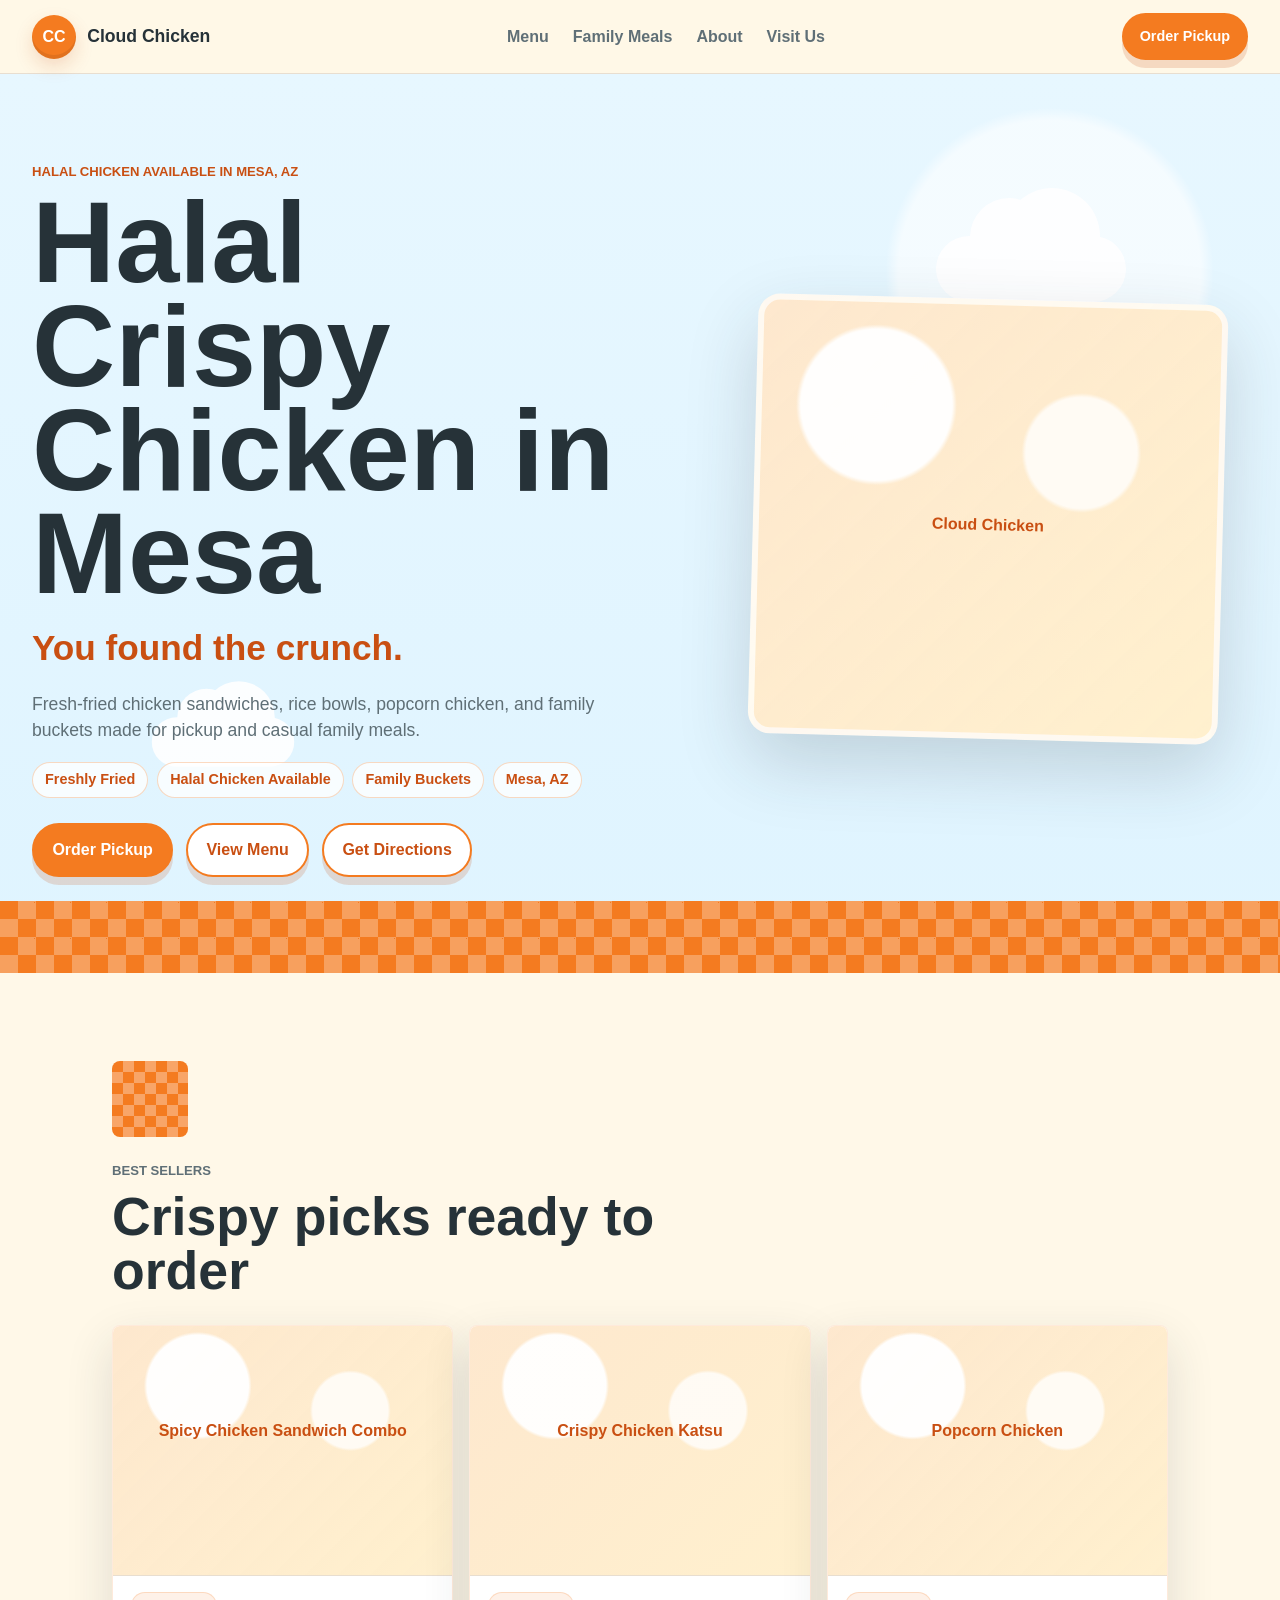
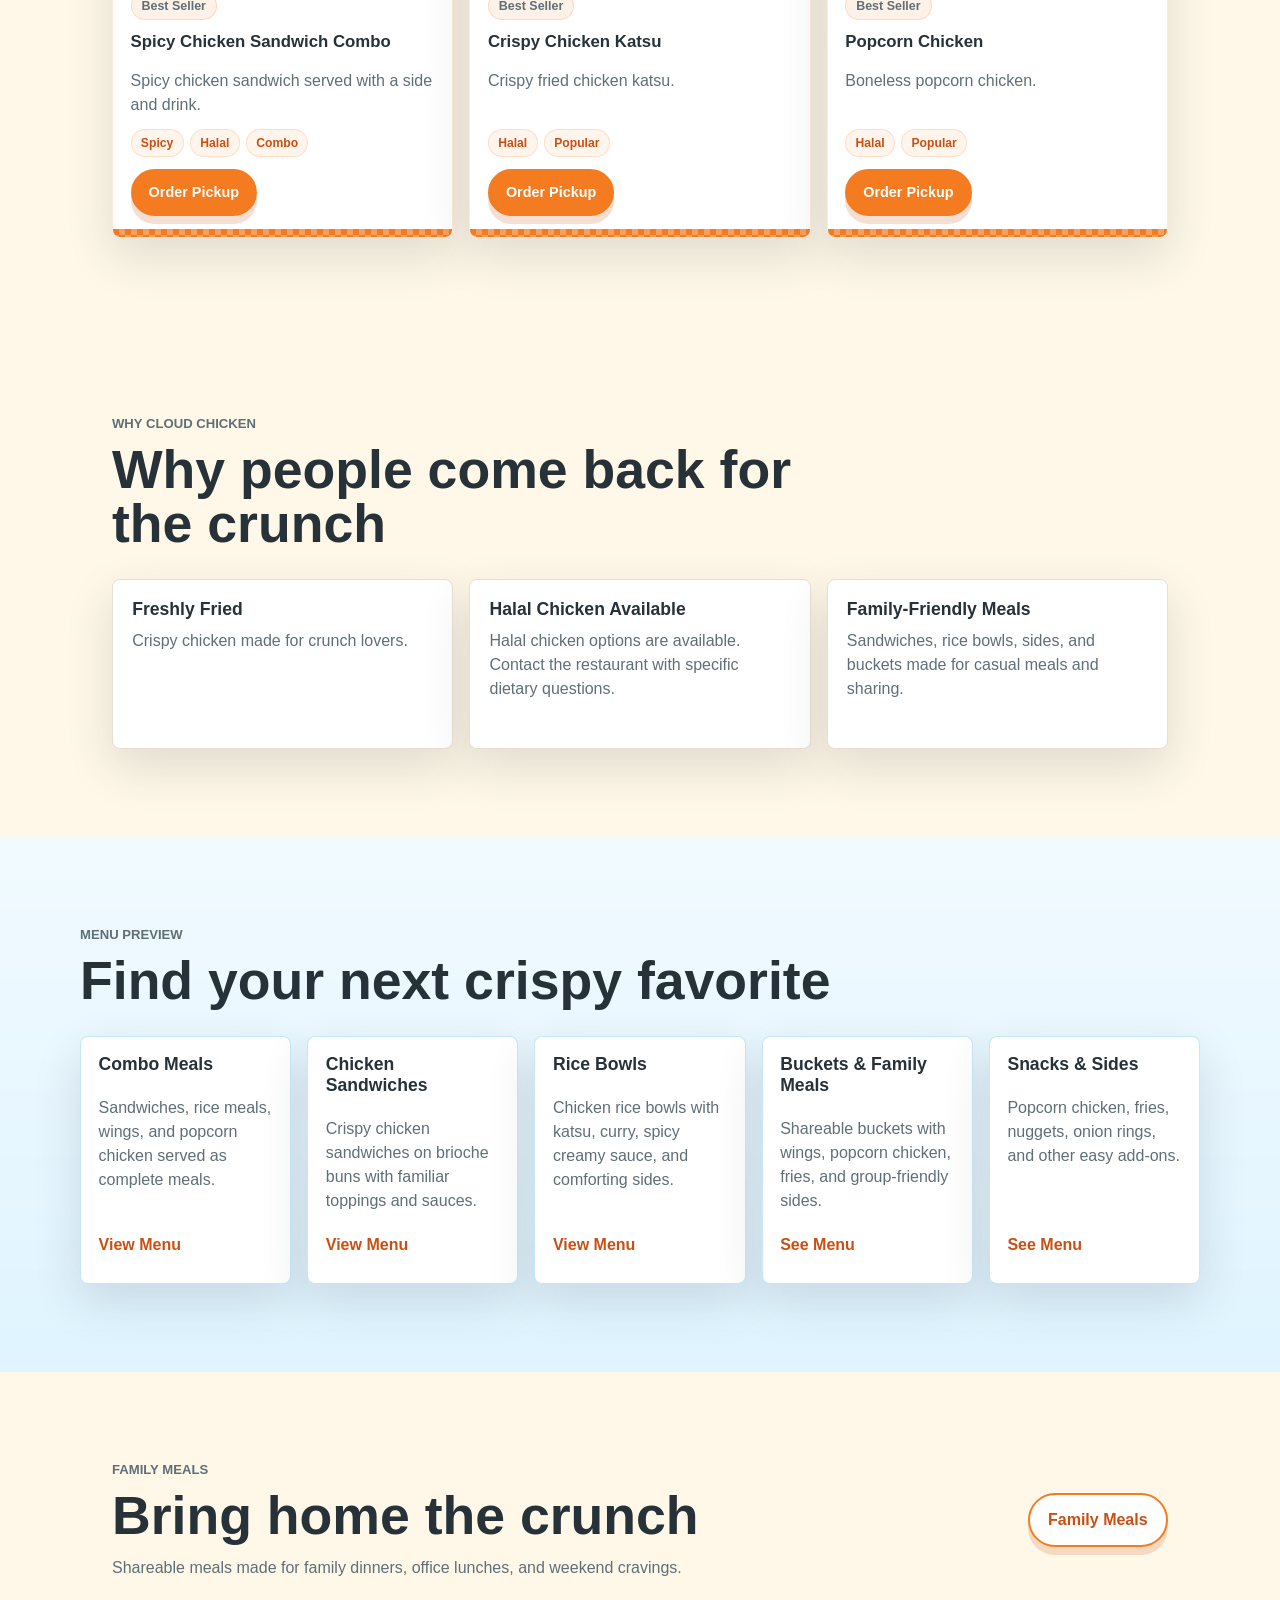
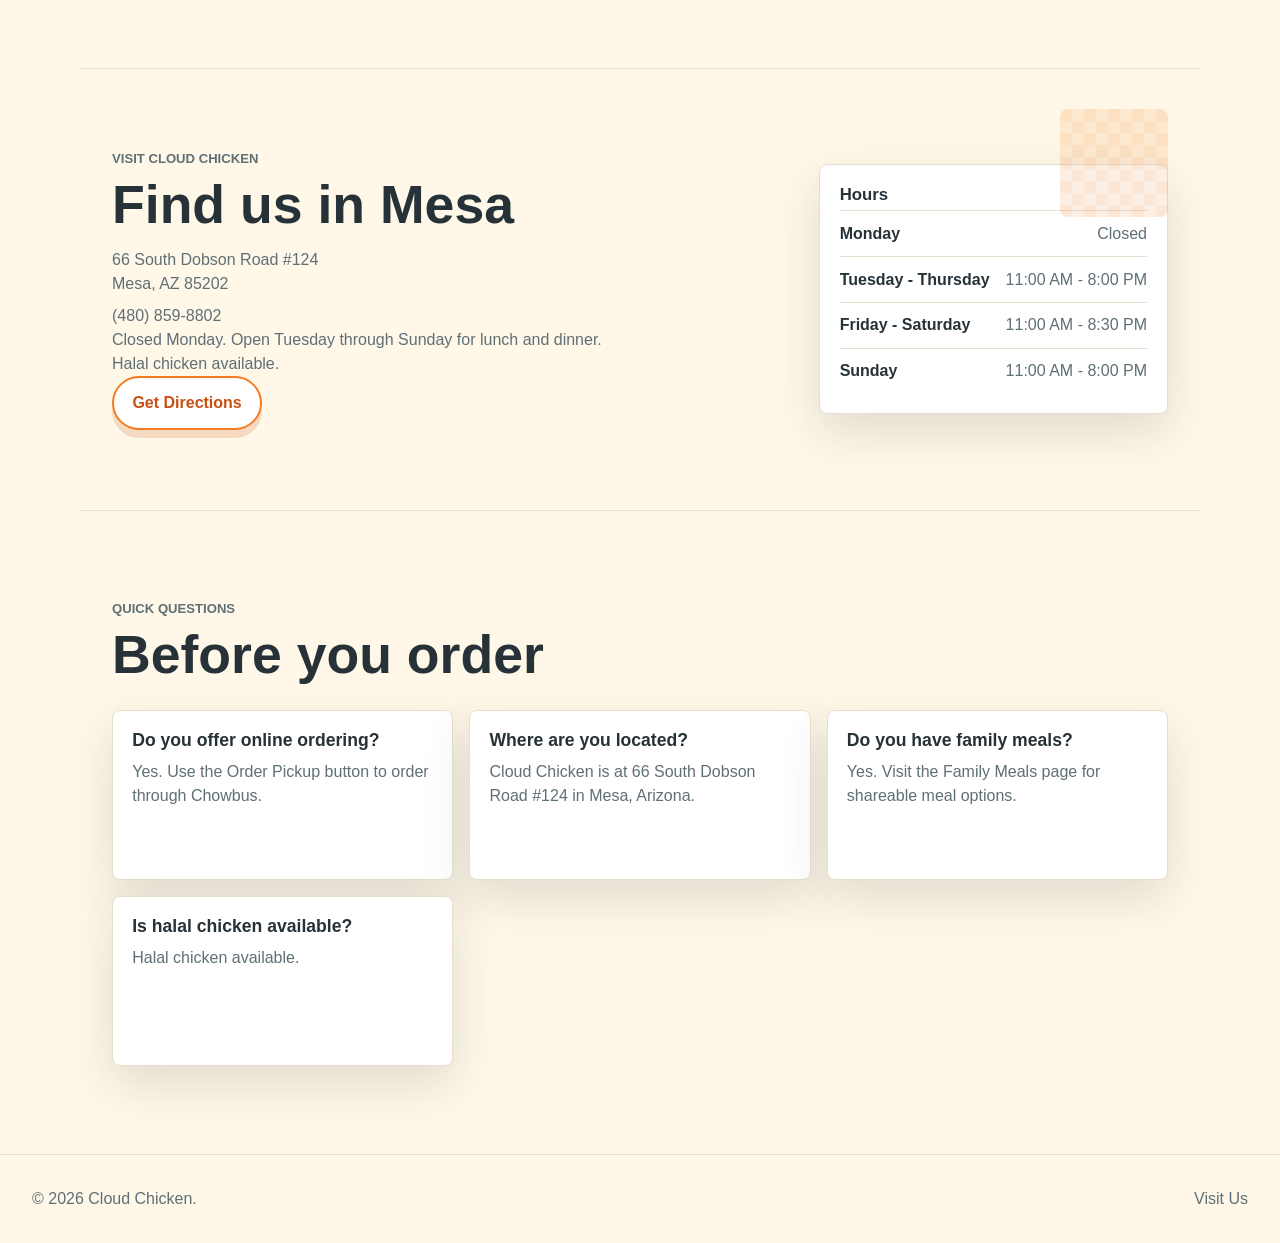
==== commit f5fa2261: "Optimize conversion and pickup flow" ====
--- a/public/index.html
+++ b/public/index.html
@@ -3,14 +3,54 @@
 <head>
   <meta charset="utf-8">
   <meta name="viewport" content="width=device-width, initial-scale=1">
-  <title>Cloud Chicken | Crispy Chicken in Mesa, AZ</title>
-  <meta name="description" content="Cloud Chicken is a crispy chicken restaurant in Mesa, Arizona serving sunny, family-friendly favorites. You found the crunch.">
+  <title>Cloud Chicken | Halal Crispy Chicken in Mesa, AZ</title>
+  <meta name="description" content="Cloud Chicken serves halal crispy chicken options, sandwiches, rice bowls, popcorn chicken, and family buckets for pickup in Mesa, Arizona.">
   <meta name="robots" content="noindex,nofollow">
   <link rel="stylesheet" href="assets/css/reset.css">
   <link rel="stylesheet" href="assets/css/variables.css">
   <link rel="stylesheet" href="assets/css/layout.css">
   <link rel="stylesheet" href="assets/css/components.css">
   <link rel="stylesheet" href="assets/css/pages.css">
+  <script type="application/ld+json">
+  {
+    "@context": "https://schema.org",
+    "@type": "Restaurant",
+    "name": "Cloud Chicken",
+    "url": "https://cloud-chickenaz.netlify.app/",
+    "image": "https://cloud-chickenaz.netlify.app/assets/images/hero-chicken-combo.jpg",
+    "telephone": "+1-480-859-8802",
+    "servesCuisine": "Crispy chicken",
+    "address": {
+      "@type": "PostalAddress",
+      "streetAddress": "66 South Dobson Road #124",
+      "addressLocality": "Mesa",
+      "addressRegion": "AZ",
+      "postalCode": "85202",
+      "addressCountry": "US"
+    },
+    "openingHoursSpecification": [
+      {
+        "@type": "OpeningHoursSpecification",
+        "dayOfWeek": ["Tuesday", "Wednesday", "Thursday"],
+        "opens": "11:00",
+        "closes": "20:00"
+      },
+      {
+        "@type": "OpeningHoursSpecification",
+        "dayOfWeek": ["Friday", "Saturday"],
+        "opens": "11:00",
+        "closes": "20:30"
+      },
+      {
+        "@type": "OpeningHoursSpecification",
+        "dayOfWeek": "Sunday",
+        "opens": "11:00",
+        "closes": "20:00"
+      }
+    ],
+    "hasMenu": "https://cloud-chickenaz.netlify.app/menu/"
+  }
+  </script>
 </head>
 <body>
   <header class="site-header">
@@ -24,7 +64,7 @@
       <a href="about/">About</a>
       <a href="visit-us/">Visit Us</a>
     </nav>
-    <a class="button button-small header-order" href="https://pos.chowbus.com/online-ordering/store/cloud-chicken/21093">Order Online</a>
+    <a class="button button-small header-order" href="https://pos.chowbus.com/online-ordering/store/cloud-chicken/21093">Order Pickup</a>
   </header>
 
   <main>
@@ -32,17 +72,18 @@
       <div class="cloud cloud-one" aria-hidden="true"></div>
       <div class="cloud cloud-two" aria-hidden="true"></div>
       <div class="hero-content">
-        <p class="eyebrow">Mesa, Arizona</p>
-        <h1 id="hero-title">Cloud Chicken</h1>
+        <p class="eyebrow">Halal chicken available in Mesa, AZ</p>
+        <h1 id="hero-title">Halal Crispy Chicken in Mesa</h1>
         <p class="hero-slogan">You found the crunch.</p>
-        <p class="hero-copy">Freshly fried chicken sandwiches, popcorn chicken, rice bowls, and family meals in Mesa, Arizona.</p>
+        <p class="hero-copy">Fresh-fried chicken sandwiches, rice bowls, popcorn chicken, and family buckets made for pickup and casual family meals.</p>
         <div class="trust-badges" aria-label="Cloud Chicken highlights">
           <span>Freshly Fried</span>
-          <span>Family Meals</span>
-          <span>Mesa, Arizona</span>
+          <span>Halal Chicken Available</span>
+          <span>Family Buckets</span>
+          <span>Mesa, AZ</span>
         </div>
         <div class="hero-actions" aria-label="Primary actions">
-          <a class="button" href="https://pos.chowbus.com/online-ordering/store/cloud-chicken/21093">Order Online</a>
+          <a class="button" href="https://pos.chowbus.com/online-ordering/store/cloud-chicken/21093">Order Pickup</a>
           <a class="button button-secondary" href="menu/">View Menu</a>
           <a class="button button-secondary" href="https://www.google.com/maps/search/?api=1&query=66%20South%20Dobson%20Road%20%23124%2C%20Mesa%2C%20AZ%2085202">Get Directions</a>
         </div>
@@ -70,9 +111,13 @@
             <p class="product-meta">Best Seller</p>
             <h3>Spicy Chicken Sandwich Combo</h3>
             <p>Spicy chicken sandwich served with a side and drink.</p>
+            <div class="product-tag-list" aria-label="Item highlights">
+              <span>Spicy</span>
+              <span>Halal</span>
+              <span>Combo</span>
+            </div>
             <div class="product-card-actions">
-              <p class="product-price" data-price-for="Spicy Chicken Sandwich Combo">$12.99</p>
-              <a class="button button-small" href="https://pos.chowbus.com/online-ordering/store/cloud-chicken/21093">Order Now</a>
+              <a class="button button-small" href="https://pos.chowbus.com/online-ordering/store/cloud-chicken/21093">Order Pickup</a>
             </div>
           </div>
         </article>
@@ -85,9 +130,12 @@
             <p class="product-meta">Best Seller</p>
             <h3>Crispy Chicken Katsu</h3>
             <p>Crispy fried chicken katsu.</p>
+            <div class="product-tag-list" aria-label="Item highlights">
+              <span>Halal</span>
+              <span>Popular</span>
+            </div>
             <div class="product-card-actions">
-              <p class="product-price" data-price-for="Crispy Chicken Katsu">$13.49</p>
-              <a class="button button-small" href="https://pos.chowbus.com/online-ordering/store/cloud-chicken/21093">Order Now</a>
+              <a class="button button-small" href="https://pos.chowbus.com/online-ordering/store/cloud-chicken/21093">Order Pickup</a>
             </div>
           </div>
         </article>
@@ -100,9 +148,12 @@
             <p class="product-meta">Best Seller</p>
             <h3>Popcorn Chicken</h3>
             <p>Boneless popcorn chicken.</p>
+            <div class="product-tag-list" aria-label="Item highlights">
+              <span>Halal</span>
+              <span>Popular</span>
+            </div>
             <div class="product-card-actions">
-              <p class="product-price" data-price-for="Popcorn Chicken">$8.99</p>
-              <a class="button button-small" href="https://pos.chowbus.com/online-ordering/store/cloud-chicken/21093">Order Now</a>
+              <a class="button button-small" href="https://pos.chowbus.com/online-ordering/store/cloud-chicken/21093">Order Pickup</a>
             </div>
           </div>
         </article>
@@ -112,20 +163,20 @@
     <section class="section" aria-labelledby="why-title">
       <div class="section-heading">
         <p class="eyebrow">Why Cloud Chicken</p>
-        <h2 id="why-title">Crunch that feels easy to love</h2>
+        <h2 id="why-title">Why people come back for the crunch</h2>
       </div>
       <div class="info-grid">
         <article class="info-card">
           <h3>Freshly Fried</h3>
-          <p>Crispy, golden chicken made for crunch lovers.</p>
+          <p>Crispy chicken made for crunch lovers.</p>
         </article>
         <article class="info-card">
-          <h3>Family Friendly</h3>
-          <p>Easy meals for lunch, dinner, and casual family nights.</p>
+          <h3>Halal Chicken Available</h3>
+          <p>Halal chicken options are available. Contact the restaurant with specific dietary questions.</p>
         </article>
         <article class="info-card">
-          <h3>Made in Mesa</h3>
-          <p>Serving crispy chicken sandwiches, rice bowls, and sides in Mesa, Arizona.</p>
+          <h3>Family-Friendly Meals</h3>
+          <p>Sandwiches, rice bowls, sides, and buckets made for casual meals and sharing.</p>
         </article>
       </div>
     </section>
@@ -170,7 +221,7 @@
         <h2 id="family-title">Bring home the crunch</h2>
         <p>Shareable meals made for family dinners, office lunches, and weekend cravings.</p>
       </div>
-      <a class="button button-secondary" href="family-meals/">See Family Meals</a>
+      <a class="button button-secondary" href="family-meals/">Family Meals</a>
     </section>
 
     <section class="section visit-preview visit-preview-strong" aria-labelledby="visit-title">
@@ -202,7 +253,7 @@
       <div class="faq-grid">
         <article class="faq-item">
           <h3>Do you offer online ordering?</h3>
-          <p>Yes. Use the Order Online button to order through Chowbus.</p>
+          <p>Yes. Use the Order Pickup button to order through Chowbus.</p>
         </article>
         <article class="faq-item">
           <h3>Where are you located?</h3>
--- a/public/assets/css/layout.css
+++ b/public/assets/css/layout.css
@@ -137,3 +137,9 @@
     grid-template-columns: 1fr;
   }
 }
+
+@media (max-width: 820px) {
+  body {
+    padding-bottom: calc(76px + env(safe-area-inset-bottom));
+  }
+}
--- a/public/assets/css/components.css
+++ b/public/assets/css/components.css
@@ -108,6 +108,26 @@
   border: 1px solid rgba(244, 123, 32, 0.2);
   border-radius: var(--radius-round);
   font-size: 0.78rem;
+  font-weight: 900;
+  line-height: 1;
+}
+
+.product-tag-list {
+  display: flex;
+  flex-wrap: wrap;
+  gap: 0.4rem;
+}
+
+.product-tag-list span {
+  display: inline-flex;
+  align-items: center;
+  min-height: 28px;
+  padding: 0.28rem 0.58rem;
+  color: var(--color-orange-dark);
+  background: rgba(244, 123, 32, 0.08);
+  border: 1px solid rgba(244, 123, 32, 0.18);
+  border-radius: var(--radius-round);
+  font-size: 0.76rem;
   font-weight: 900;
   line-height: 1;
 }
@@ -269,6 +289,7 @@
 }
 
 .product-price {
+  display: none;
   color: var(--color-orange-dark);
   font-size: 1.18rem;
   font-weight: 900;
@@ -377,10 +398,41 @@
 }
 
 .menu-price {
+  display: none;
   color: var(--color-orange-dark);
   font-size: 1.2rem;
   font-weight: 900;
   line-height: 1;
+}
+
+.mobile-action-bar {
+  position: fixed;
+  right: 0;
+  bottom: 0;
+  left: 0;
+  z-index: 20;
+  display: none;
+  grid-template-columns: repeat(3, minmax(0, 1fr));
+  gap: 0.45rem;
+  padding: 0.65rem var(--space-page) calc(0.65rem + env(safe-area-inset-bottom));
+  background: rgba(255, 248, 232, 0.96);
+  border-top: 1px solid var(--color-line);
+  box-shadow: 0 -12px 34px rgba(38, 50, 56, 0.14);
+}
+
+.mobile-action-bar a {
+  display: inline-flex;
+  align-items: center;
+  justify-content: center;
+  min-height: 46px;
+  padding: 0.65rem 0.45rem;
+  color: var(--color-cloud);
+  background: var(--color-orange);
+  border: 2px solid var(--color-orange);
+  border-radius: var(--radius-round);
+  font-size: 0.9rem;
+  font-weight: 900;
+  text-align: center;
 }
 
 .hours-card {
@@ -408,6 +460,12 @@
   .menu-item-grid,
   .faq-grid {
     grid-template-columns: repeat(2, minmax(0, 1fr));
+  }
+}
+
+@media (max-width: 820px) {
+  .mobile-action-bar {
+    display: grid;
   }
 }
 
@@ -478,4 +536,5 @@
     height: 215px;
     min-height: 215px;
   }
-}
+
+}
